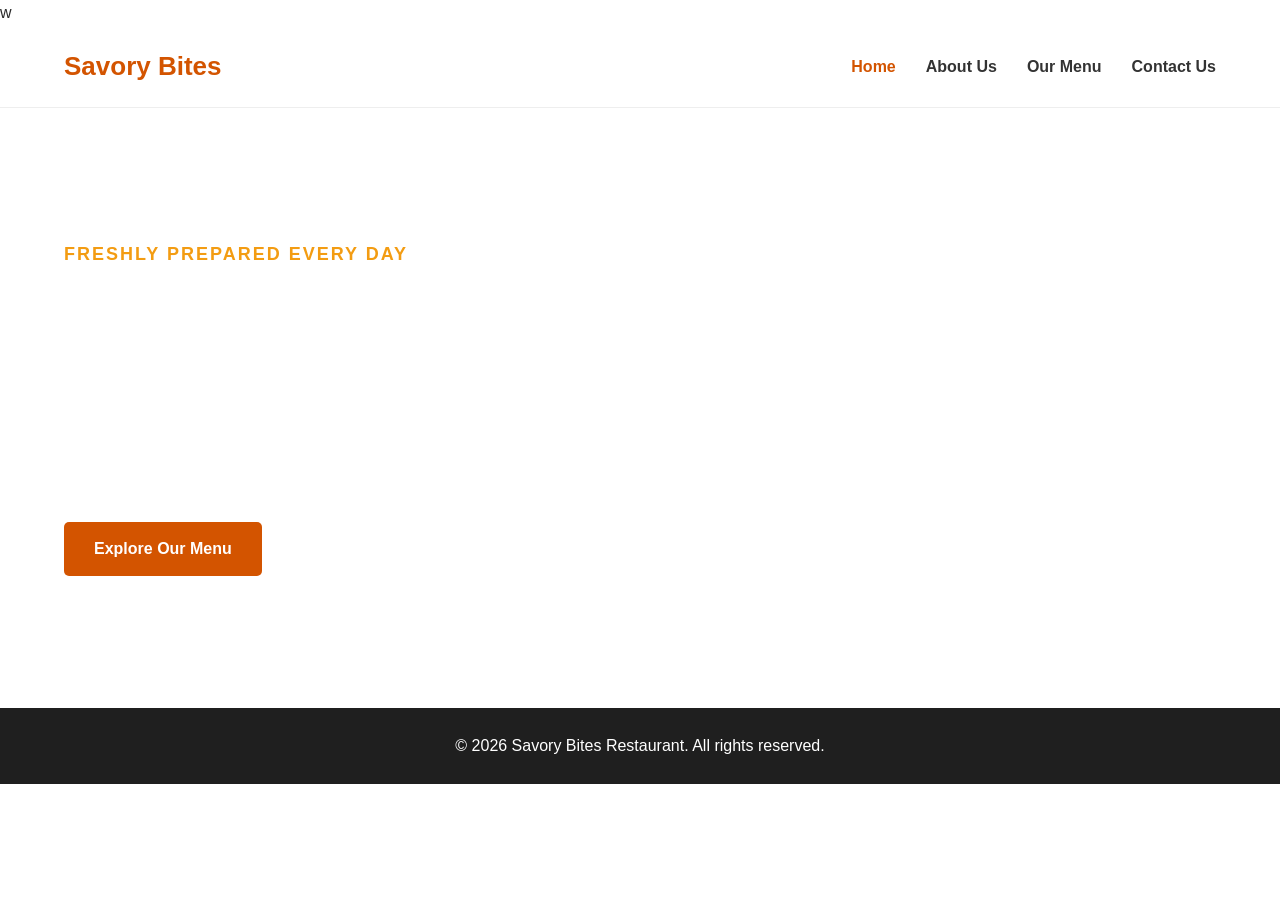
==== index.html @ bc0763bf "Add files via upload" ====
<!doctype html>
<html lang="en">
  <head>
    <meta charset="UTF-8" />
    <meta name="viewport" content="width=device-width, initial-scale=1.0" />

    <title>Savory Bites Restaurant | Home</title>

    <link rel="stylesheet" href="style.css" />
    <link rel="icon" href="restaurant.jpg" type="image">
  </head>
w
  <body>
    <header class="site-header">
      <div class="container navigation">
        <a href="index.html" class="logo">Savory Bites</a>

        <nav>
          <ul class="nav-links">
            <li><a href="index.html" class="active">Home</a></li>
            <li><a href="about.html">About Us</a></li>
            <li><a href="menu.html">Our Menu</a></li>
            <li><a href="contact.html">Contact Us</a></li>
          </ul>
        </nav>
      </div>
    </header>

    <main>
      <section class="hero">
        <div class="container hero-content">
          <p class="hero-label">Freshly prepared every day</p>

          <h1>Delicious Nigerian meals made with love</h1>

          <p>
            Enjoy freshly prepared local dishes, satisfying meals and warm
            hospitality in a comfortable environment.
          </p>

          <a href="menu.html" class="button">Explore Our Menu</a>
        </div>
      </section>
    </main>

    <footer class="site-footer">
      <div class="container">
        <p>&copy; 2026 Savory Bites Restaurant. All rights reserved.</p>
      </div>
    </footer>
  </body>
</html>
---- style.css ----
* {
  margin: 0;
  padding: 0;
  box-sizing: border-box;
}

body {
  font-family: Arial, Helvetica, sans-serif;
  color: #2b2b2b;
  background-color: #ffffff;
  line-height: 1.6;
}

.container {
  width: 90%;
  max-width: 1200px;
  margin: 0 auto;
}

.site-header {
  background-color: #ffffff;
  border-bottom: 1px solid #eeeeee;
  padding: 20px 0;
}

.navigation {
  display: flex;
  justify-content: space-between;
  align-items: center;
}

.logo {
  color: #d35400;
  font-size: 26px;
  font-weight: bold;
  text-decoration: none;
}

.nav-links {
  display: flex;
  gap: 30px;
  list-style: none;
}

.nav-links a {
  color: #333333;
  font-size: 16px;
  font-weight: bold;
  text-decoration: none;
}
.nav-links a:hover {
  color: #d35400;
}

.nav-links a.active {
  color: #d35400;
}

.hero {
  min-height: 600px;
  background-size: cover;
  background-position: center;
  background-repeat: no-repeat;

  display: flex;
  align-items: center;

  animation-name: changeheroimage;
  animation-duration: 60s;
  animation-iteration-count: infinite;
}

@keyframes changeheroimage {
  0% {
    background-image:
      linear-gradient(rgba(0, 0, 0, 0.65), rgba(0, 0, 0, 0.65)),
      url("hero-food 1.jpg");
  }

  33% {
    background-image:
      linear-gradient(rgba(0, 0, 0, 0.65), rgba(0, 0, 0, 0.65)),
      url("hero-food 2.jpg");
  }

  66% {
    background-image:
      linear-gradient(rgba(0, 0, 0, 0.65), rgba(0, 0, 0, 0.65)),
      url("hero-food 3.jpg");
  }

  100% {
    background-image:
      linear-gradient(rgba(0, 0, 0, 0.65), rgba(0, 0, 0, 0.65)),
      url("hero-food 1.jpg");
  }
}

.hero-content {
  color: #ffffff;
  padding-top: 80px;
  padding-bottom: 80px;
}

.hero-label {
  color: #f39c12;
  font-size: 18px;
  font-weight: bold;
  text-transform: uppercase;
  letter-spacing: 2px;
  margin-bottom: 15px;
}

.hero h1 {
  max-width: 700px;
  font-size: 58px;
  line-height: 1.1;
  margin-bottom: 20px;
}

.hero-content > p:not(.hero-label) {
  max-width: 600px;
  font-size: 19px;
  margin-bottom: 30px;
}

.button {
  display: inline-block;
  background-color: #d35400;
  color: #ffffff;
  padding: 14px 30px;
  border-radius: 5px;
  font-size: 16px;
  font-weight: bold;
  text-decoration: none;
  transition: background-color 0.3s ease;
}

.button:hover {
  background-color: #f39c12;
}

.site-footer {
  background-color: #1f1f1f;
  color: #ffffff;
  padding: 25px 0;
  text-align: center;
}
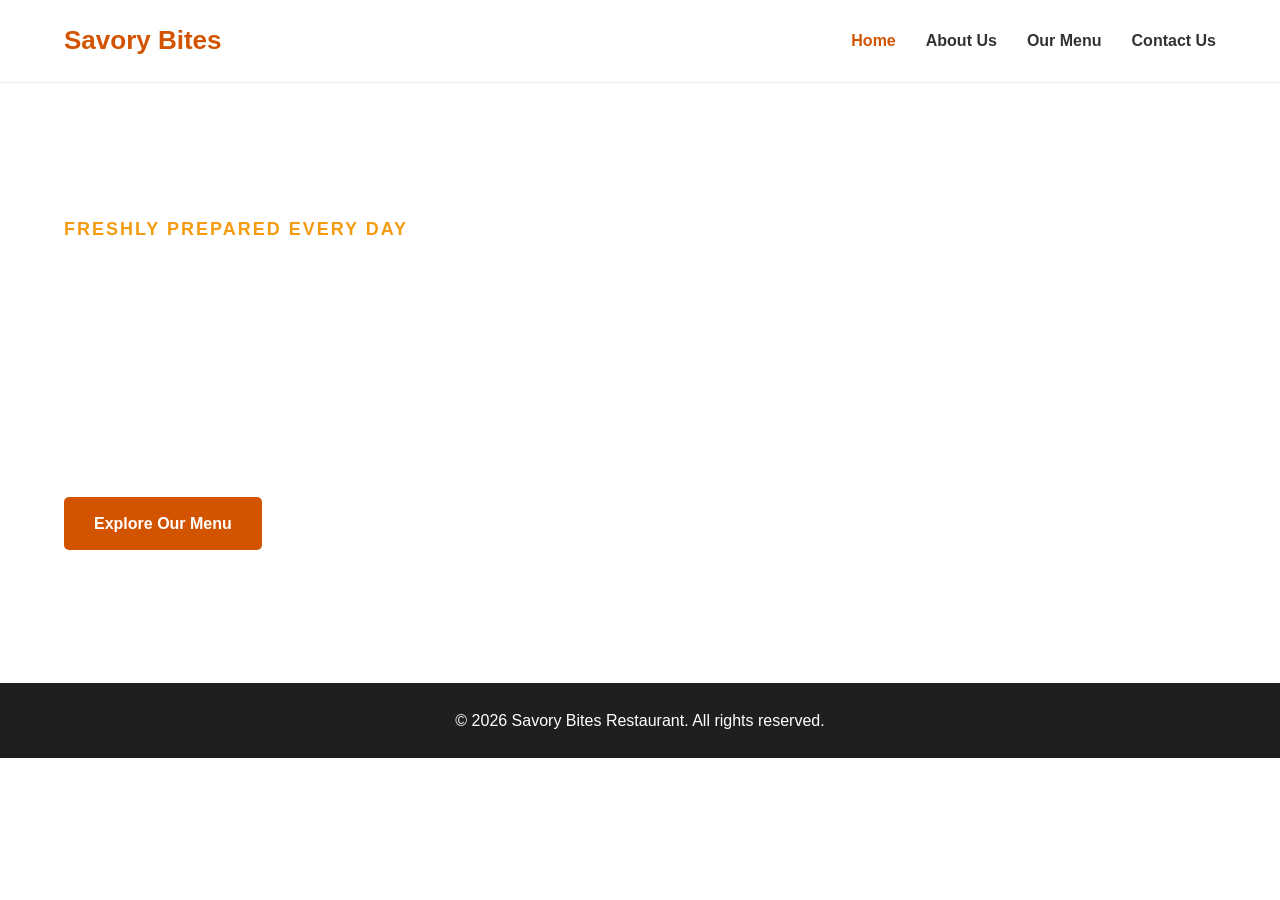
==== commit ac01e503: "Add files via upload" ====
--- a/index.html
+++ b/index.html
@@ -9,7 +9,7 @@
     <link rel="stylesheet" href="style.css" />
     <link rel="icon" href="restaurant.jpg" type="image">
   </head>
-w
+
   <body>
     <header class="site-header">
       <div class="container navigation">
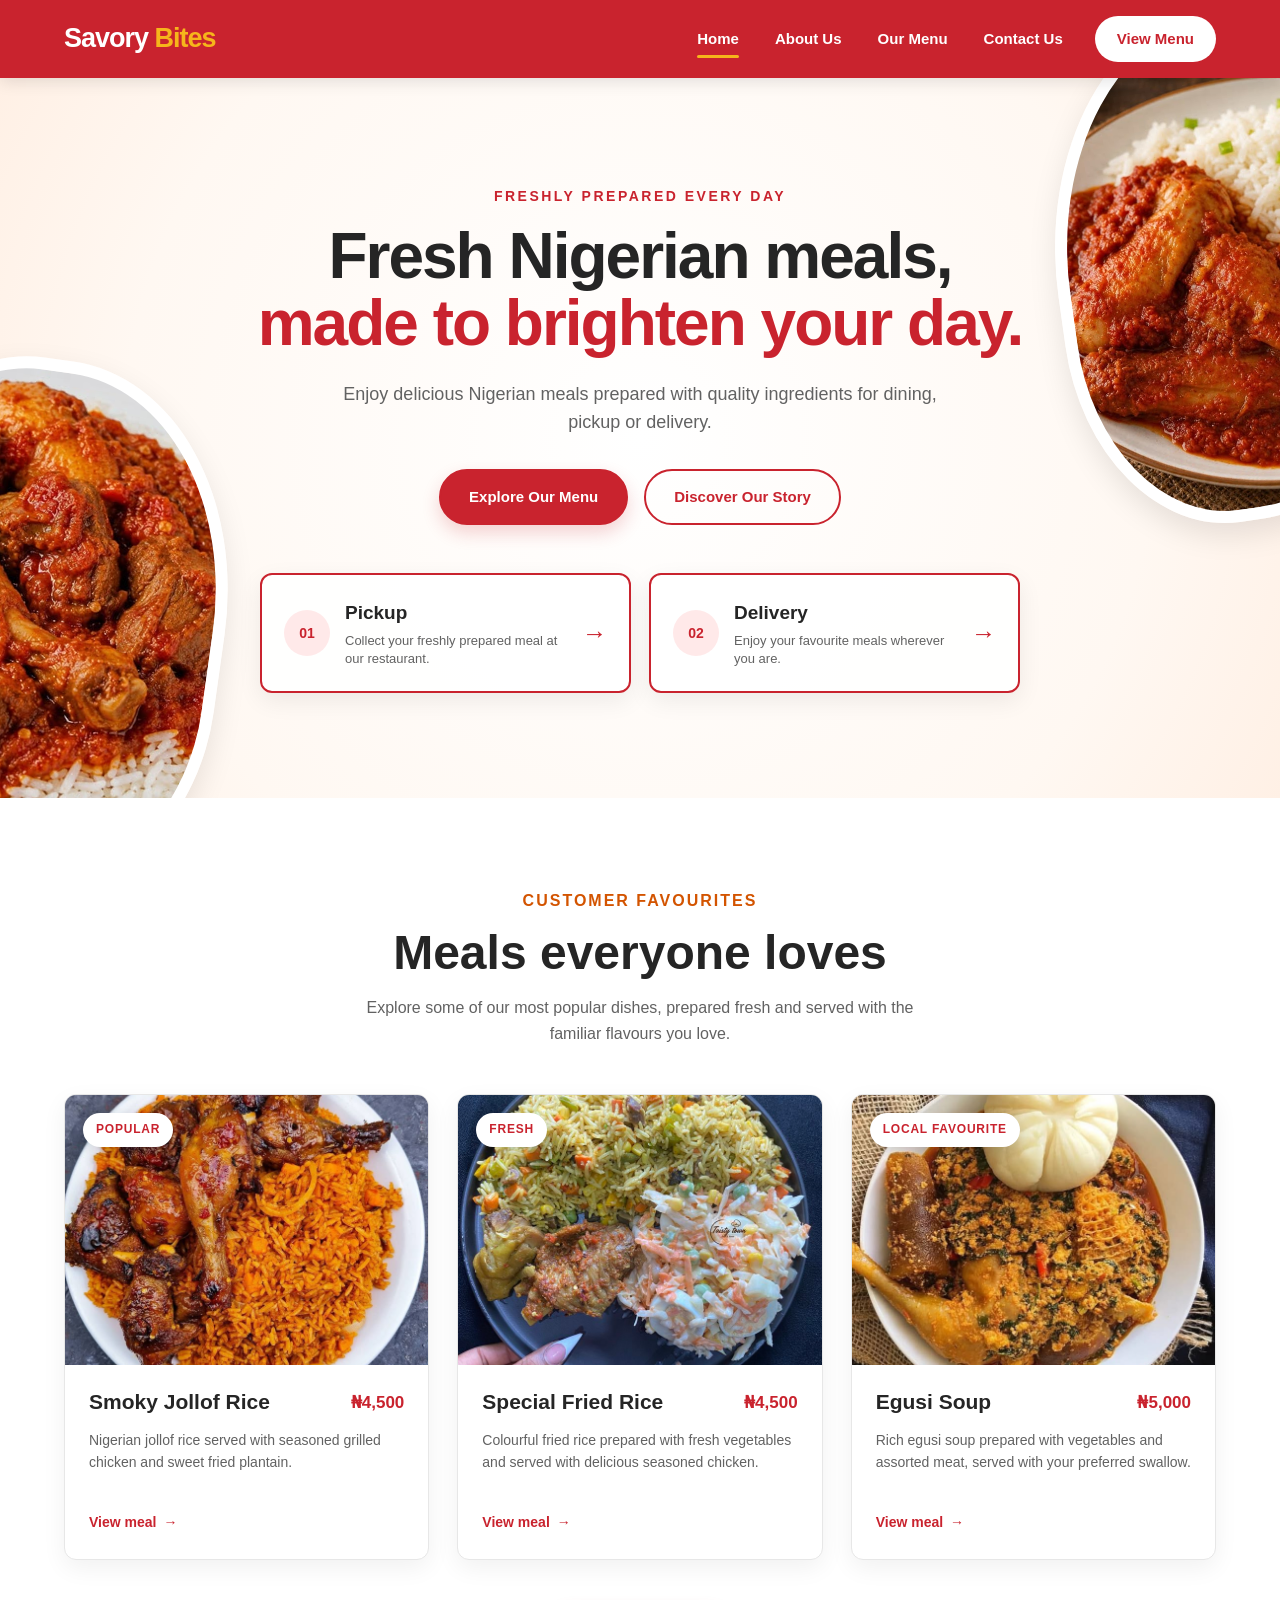
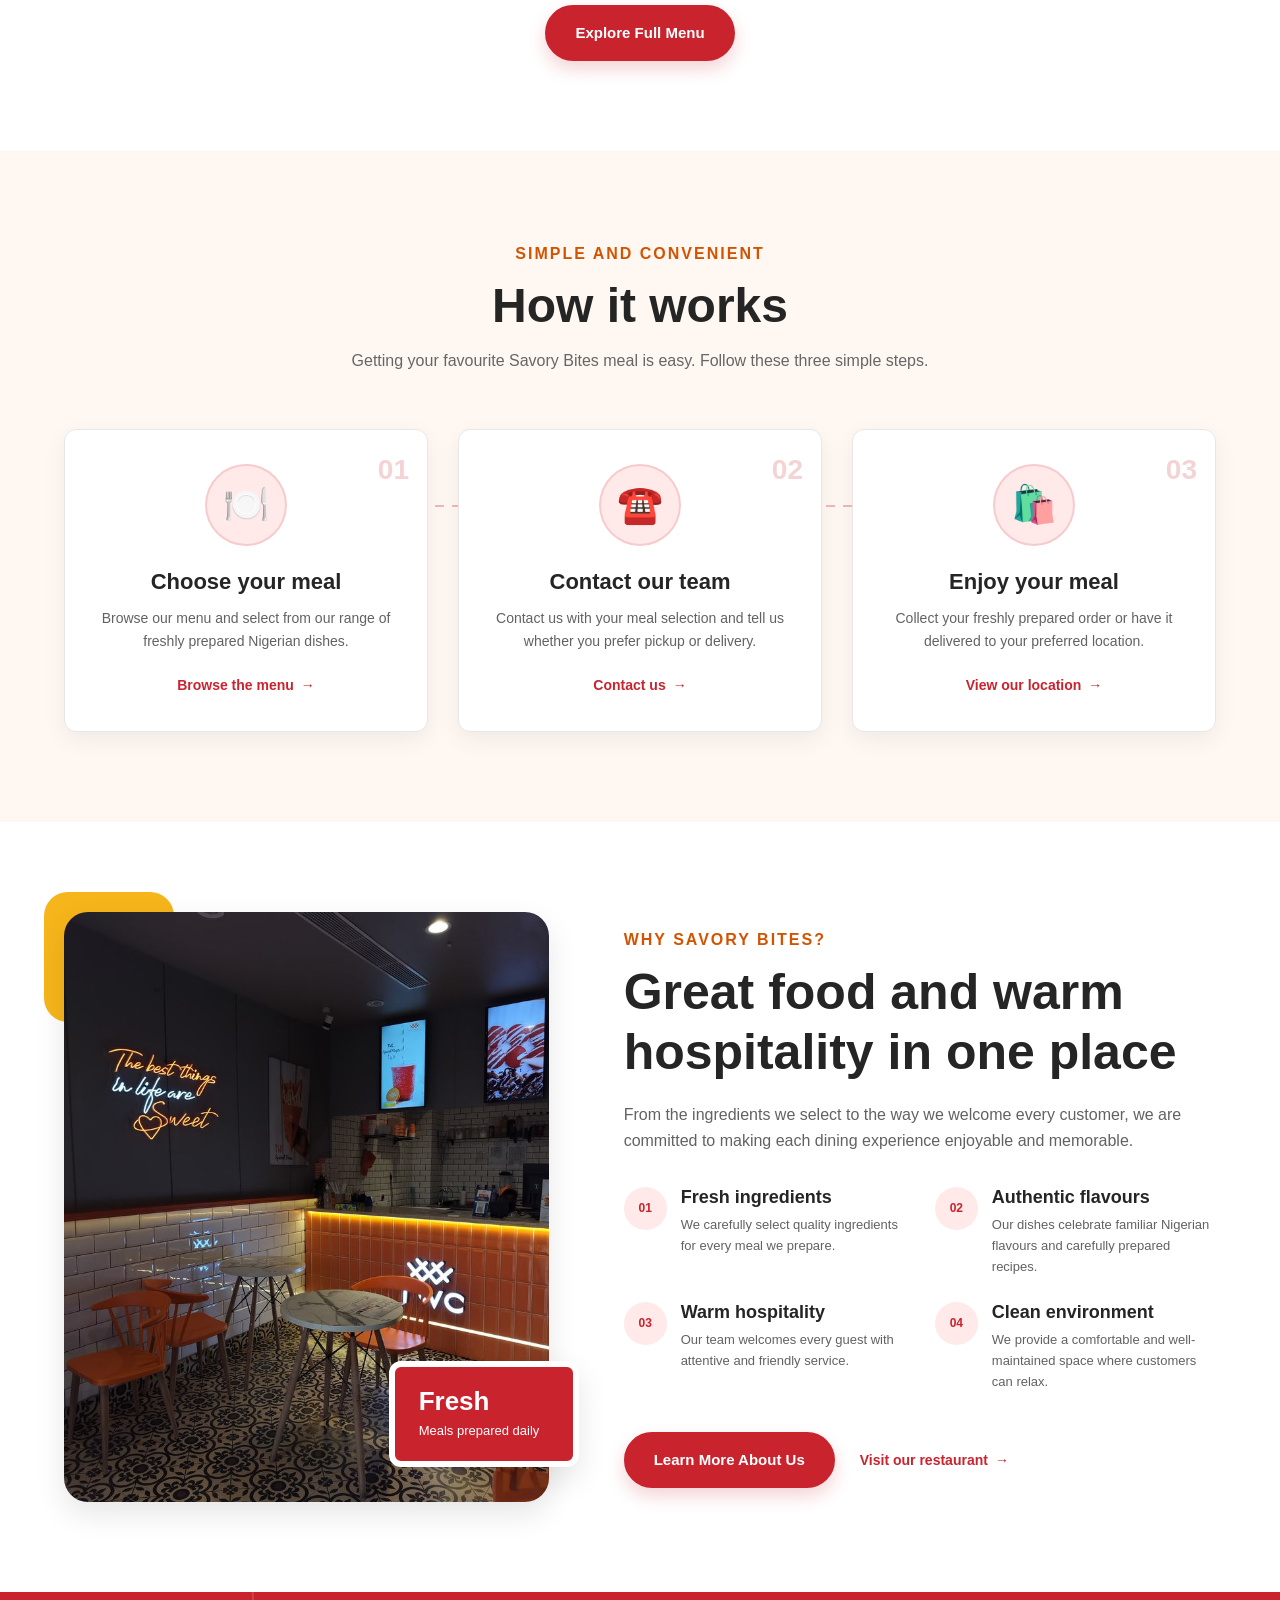
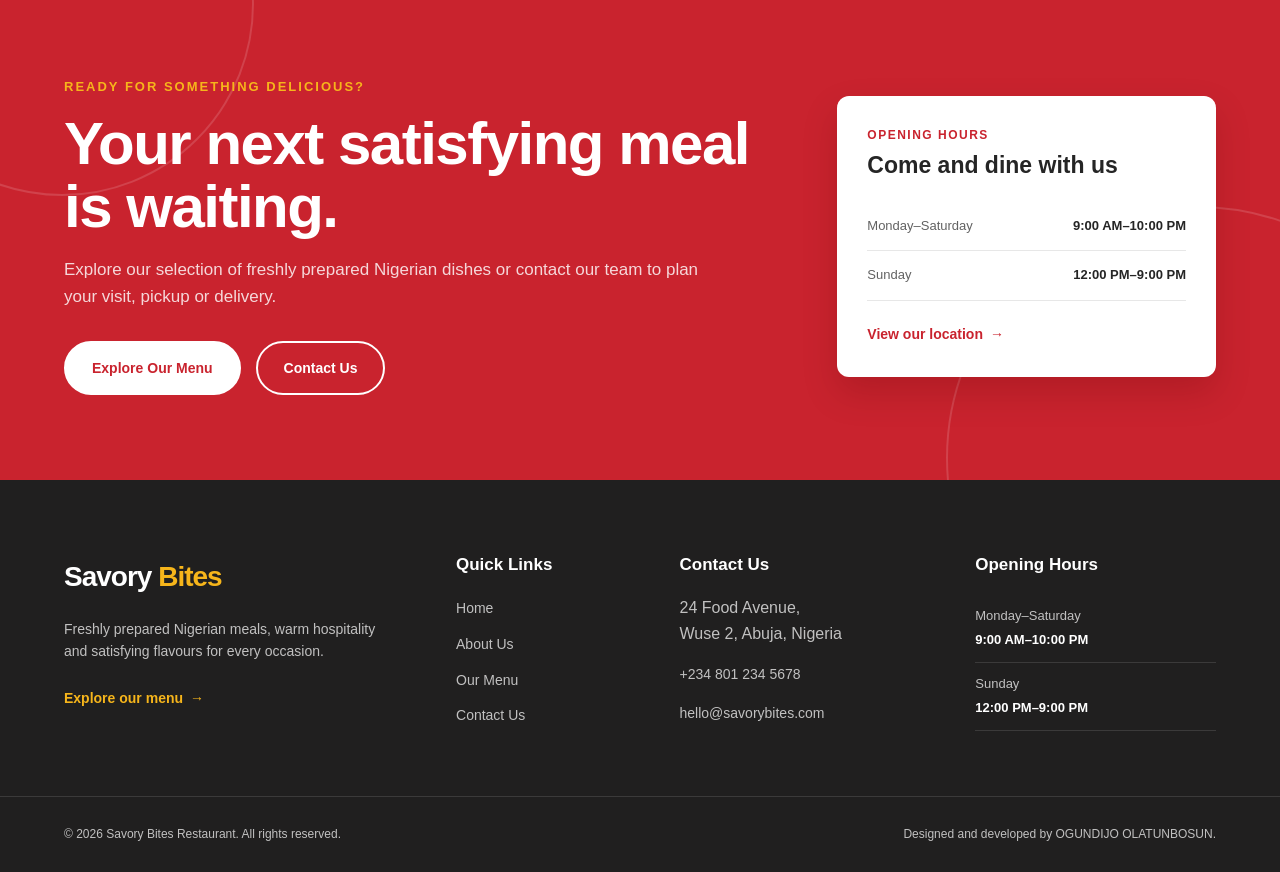
==== commit b904f727: "Add files via upload" ====
--- a/index.html
+++ b/index.html
@@ -3,49 +3,516 @@
   <head>
     <meta charset="UTF-8" />
     <meta name="viewport" content="width=device-width, initial-scale=1.0" />
-
-    <title>Savory Bites Restaurant | Home</title>
+    <meta
+      name="description"
+      content="Discover freshly prepared Nigerian meals at Savory Bites Restaurant. Explore our menu and contact us for pickup, delivery or dining."
+    />
+
+    <title>Savory Bites | Fresh Nigerian Meals in Abuja</title>
 
     <link rel="stylesheet" href="style.css" />
-    <link rel="icon" href="restaurant.jpg" type="image">
+    <link rel="icon" href="restaurant.jpg" type="image" />
   </head>
 
   <body>
+    <a href="#main-content" class="skip-link"> Skip to main content </a>
     <header class="site-header">
       <div class="container navigation">
-        <a href="index.html" class="logo">Savory Bites</a>
-
-        <nav>
+        <a href="index.html" class="logo" aria-label="Savory Bites home">
+          Savory <span>Bites</span>
+        </a>
+
+        <nav aria-label="Main navigation">
           <ul class="nav-links">
-            <li><a href="index.html" class="active">Home</a></li>
+            <li>
+              <a href="index.html" class="active" aria-current="page"> Home </a>
+            </li>
+
+            <li><a href="about.html">About Us</a></li>
+
+            <li><a href="menu.html">Our Menu</a></li>
+
+            <li><a href="contact.html">Contact Us</a></li>
+
+            <li>
+              <a href="menu.html" class="nav-button">View Menu</a>
+            </li>
+          </ul>
+        </nav>
+      </div>
+    </header>
+
+    <main id="main-content">
+      <section class="hero">
+        <!-- Decorative food pictures -->
+        <div class="hero-food hero-food-left" aria-hidden="true"></div>
+
+        <div class="hero-food hero-food-right" aria-hidden="true"></div>
+
+        <div class="container hero-content">
+          <p class="hero-label">Freshly prepared every day</p>
+
+          <h1>
+            Fresh Nigerian meals,
+            <span>made to brighten your day.</span>
+          </h1>
+
+          <p class="hero-description">
+            Enjoy delicious Nigerian meals prepared with quality ingredients for
+            dining, pickup or delivery.
+          </p>
+
+          <div class="hero-actions">
+            <a href="menu.html" class="button"> Explore Our Menu </a>
+
+            <a href="about.html" class="secondary-button">
+              Discover Our Story
+            </a>
+          </div>
+
+          <div class="service-options">
+            <a href="menu.html" class="service-card">
+              <span class="service-number">01</span>
+
+              <span class="service-text">
+                <strong>Pickup</strong>
+                <small
+                  >Collect your freshly prepared meal at our restaurant.</small
+                >
+              </span>
+
+              <span class="service-arrow" aria-hidden="true">&rarr;</span>
+            </a>
+
+            <a href="contact.html" class="service-card">
+              <span class="service-number">02</span>
+
+              <span class="service-text">
+                <strong>Delivery</strong>
+                <small>Enjoy your favourite meals wherever you are.</small>
+              </span>
+
+              <span class="service-arrow" aria-hidden="true">&rarr;</span>
+            </a>
+          </div>
+        </div>
+      </section>
+
+      <!-- Popular meals section -->
+      <section class="popular-meals">
+        <div class="container">
+          <div class="section-heading">
+            <p class="section-label">Customer favourites</p>
+
+            <h2>Meals everyone loves</h2>
+
+            <p class="section-description">
+              Explore some of our most popular dishes, prepared fresh and served
+              with the familiar flavours you love.
+            </p>
+          </div>
+
+          <div class="featured-meals-grid">
+            <!-- Meal 1 -->
+            <article class="featured-meal-card">
+              <div class="featured-meal-image">
+                <img
+                  src="jollof-rice..jpg"
+                  alt="Smoky Nigerian jollof rice served with grilled chicken"
+                  loading="lazy"
+                  decoding="async"
+                />
+
+                <span class="meal-badge">Popular</span>
+              </div>
+
+              <div class="featured-meal-content">
+                <div class="featured-meal-heading">
+                  <h3>Smoky Jollof Rice</h3>
+                  <span>₦4,500</span>
+                </div>
+
+                <p>
+                  Nigerian jollof rice served with seasoned grilled chicken and
+                  sweet fried plantain.
+                </p>
+
+                <a href="menu.html" class="meal-link">
+                  View meal <span aria-hidden="true">&rarr;</span>
+                </a>
+              </div>
+            </article>
+
+            <!-- Meal 2 -->
+            <article class="featured-meal-card">
+              <div class="featured-meal-image">
+                <img
+                  src="Fried rice 😋😋.jpg"
+                  alt="Nigerian fried rice served with seasoned chicken"
+                  loading="lazy"
+                  decoding="async"
+                />
+
+                <span class="meal-badge">Fresh</span>
+              </div>
+
+              <div class="featured-meal-content">
+                <div class="featured-meal-heading">
+                  <h3>Special Fried Rice</h3>
+                  <span>₦4,500</span>
+                </div>
+
+                <p>
+                  Colourful fried rice prepared with fresh vegetables and served
+                  with delicious seasoned chicken.
+                </p>
+
+                <a href="menu.html" class="meal-link">
+                  View meal <span aria-hidden="true">&rarr;</span>
+                </a>
+              </div>
+            </article>
+
+            <!-- Meal 3 -->
+            <article class="featured-meal-card">
+              <div class="featured-meal-image">
+                <img
+                  src="egusi-soup.jpg"
+                  alt="Rich Nigerian egusi soup served with assorted meat"
+                  loading="lazy"
+                  decoding="async"
+                />
+
+                <span class="meal-badge">Local favourite</span>
+              </div>
+
+              <div class="featured-meal-content">
+                <div class="featured-meal-heading">
+                  <h3>Egusi Soup</h3>
+                  <span>₦5,000</span>
+                </div>
+
+                <p>
+                  Rich egusi soup prepared with vegetables and assorted meat,
+                  served with your preferred swallow.
+                </p>
+
+                <a href="menu.html" class="meal-link">
+                  View meal <span aria-hidden="true">&rarr;</span>
+                </a>
+              </div>
+            </article>
+          </div>
+
+          <div class="popular-meals-action">
+            <a href="menu.html" class="button"> Explore Full Menu </a>
+          </div>
+        </div>
+      </section>
+
+      <!-- How it works section -->
+      <section class="how-it-works">
+        <div class="container">
+          <div class="section-heading">
+            <p class="section-label">Simple and convenient</p>
+
+            <h2>How it works</h2>
+
+            <p class="section-description">
+              Getting your favourite Savory Bites meal is easy. Follow these
+              three simple steps.
+            </p>
+          </div>
+
+          <ol class="steps-grid">
+            <!-- Step 1 -->
+            <li class="step-card">
+              <span class="step-number">01</span>
+
+              <div class="step-icon" aria-hidden="true">
+                <span>🍽️</span>
+              </div>
+
+              <h3>Choose your meal</h3>
+
+              <p>
+                Browse our menu and select from our range of freshly prepared
+                Nigerian dishes.
+              </p>
+
+              <a href="menu.html" class="step-link">
+                Browse the menu
+                <span aria-hidden="true">&rarr;</span>
+              </a>
+            </li>
+
+            <!-- Step 2 -->
+            <li class="step-card">
+              <span class="step-number">02</span>
+
+              <div class="step-icon" aria-hidden="true">
+                <span>☎️</span>
+              </div>
+
+              <h3>Contact our team</h3>
+
+              <p>
+                Contact us with your meal selection and tell us whether you
+                prefer pickup or delivery.
+              </p>
+
+              <a href="contact.html" class="step-link">
+                Contact us
+                <span aria-hidden="true">&rarr;</span>
+              </a>
+            </li>
+
+            <!-- Step 3 -->
+            <li class="step-card">
+              <span class="step-number">03</span>
+
+              <div class="step-icon" aria-hidden="true">
+                <span>🛍️</span>
+              </div>
+
+              <h3>Enjoy your meal</h3>
+
+              <p>
+                Collect your freshly prepared order or have it delivered to your
+                preferred location.
+              </p>
+
+              <a href="contact.html" class="step-link">
+                View our location
+                <span aria-hidden="true">&rarr;</span>
+              </a>
+            </li>
+          </ol>
+        </div>
+      </section>
+
+      <!-- Why choose Savory Bites -->
+      <section class="why-choose-us">
+        <div class="container why-choose-layout">
+          <!-- Restaurant photograph -->
+          <div class="why-choose-image">
+            <img
+              src="about-restaurant.jpg"
+              alt="Comfortable dining area inside Savory Bites Restaurant"
+            />
+
+            <div class="experience-card">
+              <strong>Fresh</strong>
+              <span>Meals prepared daily</span>
+            </div>
+          </div>
+
+          <!-- Section content -->
+          <div class="why-choose-content">
+            <p class="section-label">Why Savory Bites?</p>
+
+            <h2>Great food and warm hospitality in one place</h2>
+
+            <p class="why-choose-introduction">
+              From the ingredients we select to the way we welcome every
+              customer, we are committed to making each dining experience
+              enjoyable and memorable.
+            </p>
+
+            <div class="reasons-grid">
+              <!-- Reason 1 -->
+              <article class="reason-item">
+                <span class="reason-number">01</span>
+
+                <div>
+                  <h3>Fresh ingredients</h3>
+
+                  <p>
+                    We carefully select quality ingredients for every meal we
+                    prepare.
+                  </p>
+                </div>
+              </article>
+
+              <!-- Reason 2 -->
+              <article class="reason-item">
+                <span class="reason-number">02</span>
+
+                <div>
+                  <h3>Authentic flavours</h3>
+
+                  <p>
+                    Our dishes celebrate familiar Nigerian flavours and
+                    carefully prepared recipes.
+                  </p>
+                </div>
+              </article>
+
+              <!-- Reason 3 -->
+              <article class="reason-item">
+                <span class="reason-number">03</span>
+
+                <div>
+                  <h3>Warm hospitality</h3>
+
+                  <p>
+                    Our team welcomes every guest with attentive and friendly
+                    service.
+                  </p>
+                </div>
+              </article>
+
+              <!-- Reason 4 -->
+              <article class="reason-item">
+                <span class="reason-number">04</span>
+
+                <div>
+                  <h3>Clean environment</h3>
+
+                  <p>
+                    We provide a comfortable and well-maintained space where
+                    customers can relax.
+                  </p>
+                </div>
+              </article>
+            </div>
+
+            <div class="why-choose-actions">
+              <a href="about.html" class="button"> Learn More About Us </a>
+
+              <a href="contact.html" class="text-link">
+                Visit our restaurant
+                <span aria-hidden="true">&rarr;</span>
+              </a>
+            </div>
+          </div>
+        </div>
+      </section>
+
+      <!-- Final call-to-action section -->
+      <section class="home-cta">
+        <div class="container home-cta-layout">
+          <div class="home-cta-content">
+            <p class="cta-label">Ready for something delicious?</p>
+
+            <h2>Your next satisfying meal is waiting.</h2>
+
+            <p>
+              Explore our selection of freshly prepared Nigerian dishes or
+              contact our team to plan your visit, pickup or delivery.
+            </p>
+
+            <div class="home-cta-actions">
+              <a href="menu.html" class="cta-primary-button">
+                Explore Our Menu
+              </a>
+
+              <a href="contact.html" class="cta-secondary-button">
+                Contact Us
+              </a>
+            </div>
+          </div>
+
+          <aside class="opening-hours" aria-label="Restaurant opening hours">
+            <p class="opening-hours-label">Opening hours</p>
+
+            <h3>Come and dine with us</h3>
+
+            <div class="opening-time">
+              <span>Monday–Saturday</span>
+              <strong>9:00 AM–10:00 PM</strong>
+            </div>
+
+            <div class="opening-time">
+              <span>Sunday</span>
+              <strong>12:00 PM–9:00 PM</strong>
+            </div>
+
+            <a href="contact.html" class="location-link">
+              View our location
+              <span aria-hidden="true">&rarr;</span>
+            </a>
+          </aside>
+        </div>
+      </section>
+    </main>
+
+    <footer class="site-footer">
+      <div class="container footer-grid">
+        <!-- Restaurant information -->
+        <div class="footer-brand">
+          <a href="index.html" class="footer-logo">
+            Savory <span>Bites</span>
+          </a>
+
+          <p>
+            Freshly prepared Nigerian meals, warm hospitality and satisfying
+            flavours for every occasion.
+          </p>
+
+          <a href="menu.html" class="footer-menu-link">
+            Explore our menu
+            <span aria-hidden="true">&rarr;</span>
+          </a>
+        </div>
+
+        <!-- Quick links -->
+        <nav class="footer-column" aria-label="Footer navigation">
+          <h2>Quick Links</h2>
+
+          <ul class="footer-links">
+            <li><a href="index.html">Home</a></li>
             <li><a href="about.html">About Us</a></li>
             <li><a href="menu.html">Our Menu</a></li>
             <li><a href="contact.html">Contact Us</a></li>
           </ul>
         </nav>
+
+        <!-- Contact details -->
+        <div class="footer-column">
+          <h2>Contact Us</h2>
+
+          <address class="footer-contact">
+            <p>
+              24 Food Avenue,<br />
+              Wuse 2, Abuja, Nigeria
+            </p>
+
+            <p>
+              <a href="tel:+2348012345678"> +234 801 234 5678 </a>
+            </p>
+
+            <p>
+              <a href="mailto:hello@savorybites.com"> hello@savorybites.com </a>
+            </p>
+          </address>
+        </div>
+
+        <!-- Opening hours -->
+        <div class="footer-column">
+          <h2>Opening Hours</h2>
+
+          <div class="footer-hours">
+            <p>
+              <span>Monday–Saturday</span>
+              <strong>9:00 AM–10:00 PM</strong>
+            </p>
+
+            <p>
+              <span>Sunday</span>
+              <strong>12:00 PM–9:00 PM</strong>
+            </p>
+          </div>
+        </div>
       </div>
-    </header>
-
-    <main>
-      <section class="hero">
-        <div class="container hero-content">
-          <p class="hero-label">Freshly prepared every day</p>
-
-          <h1>Delicious Nigerian meals made with love</h1>
-
-          <p>
-            Enjoy freshly prepared local dishes, satisfying meals and warm
-            hospitality in a comfortable environment.
-          </p>
-
-          <a href="menu.html" class="button">Explore Our Menu</a>
-        </div>
-      </section>
-    </main>
-
-    <footer class="site-footer">
-      <div class="container">
-        <p>&copy; 2026 Savory Bites Restaurant. All rights reserved.</p>
+
+      <!-- Bottom footer -->
+      <div class="footer-bottom">
+        <div class="container footer-bottom-content">
+          <p>&copy; 2026 Savory Bites Restaurant. All rights reserved.</p>
+
+          <p>Designed and developed by OGUNDIJO OLATUNBOSUN.</p>
+        </div>
       </div>
     </footer>
   </body>
--- a/style.css
+++ b/style.css
@@ -1,3 +1,28 @@
+:root {
+  --primary-color: #c9232e;
+  --primary-dark: #a71923;
+  --accent-color: #f6b51b;
+
+  --heading-color: #252525;
+  --text-color: #626262;
+
+  --white: #ffffff;
+  --light-background: #fff8f2;
+  --border-color: #e7e7e7;
+  --footer-color: #201f1f;
+
+  --small-radius: 6px;
+  --medium-radius: 12px;
+  --large-radius: 24px;
+
+  --section-spacing: 90px;
+  --shadow: 0 12px 30px rgba(0, 0, 0, 0.1);
+}
+
+html {
+  scroll-behavior: smooth;
+}
+
 * {
   margin: 0;
   padding: 0;
@@ -5,10 +30,50 @@
 }
 
 body {
-  font-family: Arial, Helvetica, sans-serif;
-  color: #2b2b2b;
-  background-color: #ffffff;
+  font-family: "Segoe UI", Arial, Helvetica, sans-serif;
+  color: var(--text-color);
+  background-color: var(--white);
   line-height: 1.6;
+}
+
+h1,
+h2,
+h3 {
+  color: var(--heading-color);
+  line-height: 1.2;
+}
+
+img {
+  max-width: 100%;
+}
+
+a {
+  transition:
+    color 0.25s ease,
+    background-color 0.25s ease,
+    border-color 0.25s ease,
+    transform 0.25s ease;
+}
+
+.skip-link {
+  position: fixed;
+  z-index: 1000;
+  top: 12px;
+  left: 12px;
+  padding: 10px 16px;
+  color: var(--white);
+  background-color: var(--primary-dark);
+  border-radius: var(--small-radius);
+  font-weight: 700;
+  text-decoration: none;
+  transform: translateY(-200%);
+}
+
+.skip-link:focus,
+.skip-link:focus-visible {
+  transform: translateY(0);
+  outline: 3px solid var(--accent-color);
+  outline-offset: 3px;
 }
 
 .container {
@@ -17,132 +82,4172 @@
   margin: 0 auto;
 }
 
+/* ========================================
+   HEADER AND NAVIGATION
+======================================== */
+
 .site-header {
-  background-color: #ffffff;
-  border-bottom: 1px solid #eeeeee;
-  padding: 20px 0;
+  position: relative;
+  z-index: 100;
+  background-color: var(--primary-color);
+  box-shadow: 0 3px 16px rgba(0, 0, 0, 0.12);
 }
 
 .navigation {
+  min-height: 78px;
   display: flex;
   justify-content: space-between;
   align-items: center;
+  gap: 35px;
 }
 
 .logo {
-  color: #d35400;
-  font-size: 26px;
-  font-weight: bold;
+  color: var(--white);
+  font-size: 27px;
+  font-weight: 800;
+  letter-spacing: -1px;
   text-decoration: none;
+  white-space: nowrap;
+}
+
+.logo span {
+  color: var(--accent-color);
 }
 
 .nav-links {
   display: flex;
+  align-items: center;
+  gap: 8px;
+  list-style: none;
+}
+
+.nav-links a {
+  position: relative;
+  display: block;
+  color: var(--white);
+  padding: 10px 14px;
+  font-size: 15px;
+  font-weight: 600;
+  text-decoration: none;
+  border-radius: var(--small-radius);
+}
+
+.nav-links a:not(.nav-button):hover {
+  color: var(--accent-color);
+}
+
+.nav-links a.active {
+  color: var(--white);
+}
+
+.nav-links a.active::after {
+  content: "";
+  position: absolute;
+  right: 14px;
+  bottom: 3px;
+  left: 14px;
+  height: 3px;
+  background-color: var(--accent-color);
+  border-radius: 10px;
+}
+
+.nav-links .nav-button {
+  margin-left: 10px;
+  padding: 11px 22px;
+  color: var(--primary-color);
+  background-color: var(--white);
+  border-radius: 999px;
+}
+
+.nav-links .nav-button:hover {
+  color: var(--primary-dark);
+  background-color: var(--accent-color);
+  transform: translateY(-2px);
+}
+
+/* Visible keyboard navigation */
+.logo:focus-visible,
+.nav-links a:focus-visible,
+.button:focus-visible {
+  outline: 3px solid var(--accent-color);
+  outline-offset: 4px;
+}
+
+/* ========================================
+   HOME PAGE HERO
+======================================== */
+
+.hero {
+  position: relative;
+  min-height: 720px;
+  display: flex;
+  align-items: center;
+  overflow: hidden;
+  background: radial-gradient(
+    circle at center,
+    #ffffff 0%,
+    var(--light-background) 70%,
+    #fff0e5 100%
+  );
+}
+
+/* Decorative food photographs */
+.hero-food {
+  position: absolute;
+  z-index: 1;
+  width: 390px;
+  height: 520px;
+  background-size: cover;
+  background-position: center;
+  border: 12px solid var(--white);
+  box-shadow: var(--shadow);
+}
+
+.hero-food-left {
+  left: -165px;
+  bottom: -80px;
+  background-image: url("hero-food1.jpg");
+  border-radius: 48% 52% 40% 60%;
+  transform: rotate(8deg);
+}
+
+.hero-food-right {
+  top: -80px;
+  right: -165px;
+  background-image: url("hero-food2.jpg");
+  border-radius: 55% 45% 60% 40%;
+  transform: rotate(-8deg);
+}
+
+/* Keeps the words above the food photographs */
+.hero-content {
+  position: relative;
+  z-index: 2;
+  max-width: 850px;
+  padding-top: 90px;
+  padding-bottom: 90px;
+  text-align: center;
+}
+
+.hero-label {
+  display: inline-block;
+  margin-bottom: 16px;
+  color: var(--primary-color);
+  font-size: 14px;
+  font-weight: 800;
+  text-transform: uppercase;
+  letter-spacing: 2.5px;
+}
+
+.hero h1 {
+  max-width: 780px;
+  margin: 0 auto 22px;
+  color: var(--heading-color);
+  font-size: clamp(44px, 5vw, 72px);
+  line-height: 1.05;
+  letter-spacing: -2px;
+}
+
+.hero h1 span {
+  color: var(--primary-color);
+}
+
+.hero-description {
+  max-width: 620px;
+  margin: 0 auto 32px;
+  color: var(--text-color);
+  font-size: 18px;
+}
+
+/* Hero buttons */
+.hero-actions {
+  display: flex;
+  justify-content: center;
+  align-items: center;
+  gap: 16px;
+  margin-bottom: 48px;
+}
+
+.button {
+  display: inline-block;
+  padding: 14px 28px;
+  color: var(--white);
+  background-color: var(--primary-color);
+  border: 2px solid var(--primary-color);
+  border-radius: 999px;
+  font-size: 15px;
+  font-weight: 700;
+  text-decoration: none;
+  box-shadow: 0 8px 18px rgba(201, 35, 46, 0.2);
+}
+
+.button:hover {
+  color: var(--white);
+  background-color: var(--primary-dark);
+  border-color: var(--primary-dark);
+  transform: translateY(-2px);
+}
+
+.secondary-button {
+  display: inline-block;
+  padding: 14px 28px;
+  color: var(--primary-color);
+  background-color: transparent;
+  border: 2px solid var(--primary-color);
+  border-radius: 999px;
+  font-size: 15px;
+  font-weight: 700;
+  text-decoration: none;
+}
+
+.secondary-button:hover {
+  color: var(--white);
+  background-color: var(--primary-color);
+  transform: translateY(-2px);
+}
+
+/* Pickup and delivery cards */
+.service-options {
+  max-width: 760px;
+  margin: 0 auto;
+  display: grid;
+  grid-template-columns: repeat(2, 1fr);
+  gap: 18px;
+}
+
+.service-card {
+  display: flex;
+  align-items: center;
+  gap: 15px;
+  min-height: 120px;
+  padding: 22px;
+  color: var(--heading-color);
+  background-color: rgba(255, 255, 255, 0.94);
+  border: 2px solid var(--primary-color);
+  border-radius: var(--medium-radius);
+  text-align: left;
+  text-decoration: none;
+  box-shadow: 0 8px 24px rgba(0, 0, 0, 0.07);
+}
+
+.service-number {
+  display: grid;
+  flex-shrink: 0;
+  width: 46px;
+  height: 46px;
+  place-items: center;
+  color: var(--primary-color);
+  background-color: #ffe9e9;
+  border-radius: 50%;
+  font-size: 14px;
+  font-weight: 800;
+}
+
+.service-text {
+  display: flex;
+  flex: 1;
+  flex-direction: column;
+}
+
+.service-text strong {
+  color: var(--heading-color);
+  font-size: 19px;
+}
+
+.service-text small {
+  margin-top: 3px;
+  color: var(--text-color);
+  font-size: 13px;
+  line-height: 1.4;
+}
+
+.service-arrow {
+  color: var(--primary-color);
+  font-size: 25px;
+  font-weight: bold;
+}
+
+.service-card:hover {
+  background-color: var(--primary-color);
+  transform: translateY(-5px);
+}
+
+.service-card:hover .service-number {
+  color: var(--primary-color);
+  background-color: var(--white);
+}
+
+.service-card:hover strong,
+.service-card:hover small,
+.service-card:hover .service-arrow {
+  color: var(--white);
+}
+
+/* ========================================
+   WEBSITE FOOTER
+======================================== */
+
+.site-footer {
+  color: rgba(255, 255, 255, 0.72);
+  background-color: var(--footer-color);
+}
+
+.footer-grid {
+  display: grid;
+  grid-template-columns: 1.4fr 0.7fr 1fr 1fr;
+  gap: 55px;
+  padding-top: 75px;
+  padding-bottom: 65px;
+}
+
+/* Footer brand */
+.footer-logo {
+  display: inline-block;
+  margin-bottom: 18px;
+  color: var(--white);
+  font-size: 28px;
+  font-weight: 900;
+  letter-spacing: -1px;
+  text-decoration: none;
+}
+
+.footer-logo span {
+  color: var(--accent-color);
+}
+
+.footer-brand > p {
+  max-width: 330px;
+  margin-bottom: 22px;
+  font-size: 14px;
+}
+
+.footer-menu-link {
+  display: inline-flex;
+  align-items: center;
+  gap: 7px;
+  color: var(--accent-color);
+  font-size: 14px;
+  font-weight: 800;
+  text-decoration: none;
+}
+
+.footer-menu-link:hover {
+  color: var(--white);
+  gap: 11px;
+}
+
+/* Footer columns */
+.footer-column h2 {
+  margin-bottom: 20px;
+  color: var(--white);
+  font-size: 17px;
+}
+
+.footer-links {
+  list-style: none;
+}
+
+.footer-links li:not(:last-child) {
+  margin-bottom: 10px;
+}
+
+.footer-links a,
+.footer-contact a {
+  color: rgba(255, 255, 255, 0.72);
+  font-size: 14px;
+  text-decoration: none;
+}
+
+.footer-links a:hover,
+.footer-contact a:hover {
+  color: var(--accent-color);
+}
+
+/* Contact information */
+.footer-contact {
+  font-style: normal;
+}
+
+.footer-contact p:not(:last-child) {
+  margin-bottom: 14px;
+}
+
+/* Opening hours */
+.footer-hours p {
+  padding: 11px 0;
+  border-bottom: 1px solid rgba(255, 255, 255, 0.12);
+}
+
+.footer-hours span,
+.footer-hours strong {
+  display: block;
+}
+
+.footer-hours span {
+  margin-bottom: 3px;
+  font-size: 13px;
+}
+
+.footer-hours strong {
+  color: var(--white);
+  font-size: 13px;
+}
+
+/* Footer bottom */
+.footer-bottom {
+  border-top: 1px solid rgba(255, 255, 255, 0.12);
+}
+
+.footer-bottom-content {
+  min-height: 75px;
+  display: flex;
+  justify-content: space-between;
+  align-items: center;
+  gap: 25px;
+}
+
+.footer-bottom p {
+  font-size: 12px;
+}
+
+/* Footer keyboard focus */
+.footer-logo:focus-visible,
+.footer-links a:focus-visible,
+.footer-contact a:focus-visible,
+.footer-menu-link:focus-visible {
+  outline: 3px solid var(--accent-color);
+  outline-offset: 4px;
+}
+
+.page-banner {
+  background-color: #2b2b2b;
+  color: #ffffff;
+  padding: 80px 0;
+  text-align: center;
+}
+
+.page-banner h1 {
+  font-size: 46px;
+  margin-bottom: 10px;
+}
+
+.page-banner p {
+  color: #dddddd;
+  font-size: 18px;
+}
+
+.about-section {
+  padding: 90px 0;
+}
+
+.about-layout {
+  display: flex;
+  align-items: center;
+  gap: 60px;
+}
+
+.about-image,
+.about-content {
+  width: 50%;
+}
+
+.about-image img {
+  display: block;
+  width: 100%;
+  height: 450px;
+  object-fit: cover;
+  border-radius: 10px;
+}
+
+.section-label {
+  color: #d35400;
+  font-weight: bold;
+  text-transform: uppercase;
+  letter-spacing: 2px;
+  margin-bottom: 10px;
+}
+
+.about-content h2 {
+  font-size: 40px;
+  line-height: 1.2;
+  margin-bottom: 20px;
+}
+
+.about-content p {
+  margin-bottom: 18px;
+}
+
+/* CORE VALUES */
+
+.values-section {
+  padding: 110px 0;
+  background-color: var(--white);
+}
+
+.values-heading {
+  display: grid;
+  grid-template-columns: 1.2fr 0.8fr;
+  align-items: end;
+  gap: 60px;
+  margin-bottom: 55px;
+}
+
+.values-heading h2 {
+  max-width: 700px;
+  margin-top: 8px;
+  font-size: 48px;
+  line-height: 1.15;
+  color: var(--heading-color);
+}
+
+.values-heading-text {
+  max-width: 480px;
+  padding-left: 25px;
+  border-left: 3px solid var(--accent-color);
+  color: var(--text-color);
+  line-height: 1.8;
+}
+
+.values-grid {
+  display: grid;
+  grid-template-columns: repeat(3, 1fr);
+  gap: 25px;
+}
+
+.value-card {
+  position: relative;
+  min-height: 360px;
+  padding: 45px 35px;
+  overflow: hidden;
+  background-color: var(--light-background);
+  border: 1px solid rgba(0, 0, 0, 0.07);
+  border-radius: var(--medium-radius);
+  transition:
+    transform 0.3s ease,
+    box-shadow 0.3s ease;
+}
+
+.value-card:hover {
+  transform: translateY(-8px);
+  box-shadow: var(--box-shadow);
+}
+
+.value-card-featured {
+  color: var(--white);
+  background: linear-gradient(
+    145deg,
+    var(--primary-color),
+    var(--primary-dark)
+  );
+  border-color: transparent;
+}
+
+.value-number {
+  position: absolute;
+  top: 25px;
+  right: 28px;
+  color: var(--heading-color);
+  font-size: 55px;
+  font-weight: 800;
+  line-height: 1;
+  opacity: 0.08;
+}
+
+.value-card-featured .value-number {
+  color: var(--white);
+  opacity: 0.12;
+}
+
+.value-icon {
+  display: grid;
+  width: 62px;
+  height: 62px;
+  margin-bottom: 35px;
+  place-items: center;
+  color: var(--white);
+  background-color: var(--primary-color);
+  border-radius: 18px;
+  font-size: 25px;
+}
+
+.value-card-featured .value-icon {
+  color: var(--primary-dark);
+  background-color: var(--accent-color);
+}
+
+.value-card h3 {
+  margin-bottom: 15px;
+  color: var(--heading-color);
+  font-size: 28px;
+}
+
+.value-card-featured h3 {
+  color: var(--white);
+}
+
+.value-card p {
+  color: var(--text-color);
+  line-height: 1.8;
+}
+
+.value-card-featured p {
+  color: rgba(255, 255, 255, 0.85);
+}
+
+.value-line {
+  position: absolute;
+  right: 35px;
+  bottom: 30px;
+  left: 35px;
+  height: 3px;
+  background-color: var(--accent-color);
+  transform: scaleX(0.25);
+  transform-origin: left;
+  transition: transform 0.3s ease;
+}
+
+.value-card:hover .value-line {
+  transform: scaleX(1);
+}
+
+
+.section-heading {
+  text-align: center;
+  margin-bottom: 40px;
+}
+
+.section-heading h2 {
+  font-size: 38px;
+}
+
+
+
+/* Menu section */
+
+.section-description {
+  max-width: 600px;
+  margin: 12px auto 0;
+  color: #666666;
+}
+
+/* MENU MEALS SECTION */
+
+.menu-section {
+  padding: 110px 0;
+  background-color: var(--light-background);
+  scroll-margin-top: 90px;
+}
+
+.menu-section-heading {
+  display: grid;
+  grid-template-columns: 1.1fr 0.9fr;
+  align-items: end;
+  gap: 70px;
+  margin-bottom: 55px;
+}
+
+.menu-section-heading h2 {
+  margin-top: 8px;
+  color: var(--heading-color);
+  font-size: 48px;
+  line-height: 1.15;
+}
+
+.menu-section-description {
+  max-width: 520px;
+  padding-left: 25px;
+  color: var(--text-color);
+  border-left: 3px solid var(--accent-color);
+  line-height: 1.8;
+}
+
+.menu-grid {
+  display: grid;
+  grid-template-columns: repeat(3, 1fr);
+  gap: 28px;
+}
+
+.menu-card {
+  overflow: hidden;
+  background-color: var(--white);
+  border: 1px solid rgba(0, 0, 0, 0.07);
+  border-radius: var(--medium-radius);
+  box-shadow: 0 12px 35px rgba(40, 20, 20, 0.07);
+  transition:
+    transform 0.3s ease,
+    box-shadow 0.3s ease;
+}
+
+.menu-card:hover {
+  transform: translateY(-8px);
+  box-shadow: 0 22px 45px rgba(40, 20, 20, 0.14);
+}
+
+.menu-card-image {
+  position: relative;
+  height: 270px;
+  overflow: hidden;
+}
+
+.menu-card-image img {
+  width: 100%;
+  height: 100%;
+  object-fit: cover;
+  transition: transform 0.5s ease;
+}
+
+.menu-card:hover .menu-card-image img {
+  transform: scale(1.06);
+}
+
+.meal-badge {
+  position: absolute;
+  top: 18px;
+  left: 18px;
+  padding: 8px 13px;
+  color: var(--white);
+  background-color: var(--primary-color);
+  border-radius: 50px;
+  font-size: 11px;
+  font-weight: 800;
+  letter-spacing: 0.8px;
+  text-transform: uppercase;
+}
+
+.meal-badge-yellow {
+  color: var(--primary-dark);
+  background-color: var(--accent-color);
+}
+
+.menu-card-content {
+  padding: 30px;
+}
+
+.meal-category {
+  margin-bottom: 10px;
+  color: var(--primary-color);
+  font-size: 12px;
+  font-weight: 800;
+  letter-spacing: 1.4px;
+  text-transform: uppercase;
+}
+
+.meal-heading {
+  display: flex;
+  align-items: flex-start;
+  justify-content: space-between;
+  gap: 18px;
+  margin-bottom: 15px;
+}
+
+.meal-heading h3 {
+  color: var(--heading-color);
+  font-size: 24px;
+  line-height: 1.25;
+}
+
+.price {
+  flex-shrink: 0;
+  padding: 6px 10px;
+  color: var(--primary-color);
+  background-color: rgba(177, 8, 19, 0.08);
+  border-radius: 6px;
+  font-size: 15px;
+  font-weight: 800;
+}
+
+.menu-card-content > p:not(.meal-category) {
+  min-height: 84px;
+  color: var(--text-color);
+  line-height: 1.7;
+}
+
+.meal-link {
+  display: inline-flex;
+  align-items: center;
+  gap: 9px;
+  margin-top: 20px;
+  color: var(--primary-color);
+  font-size: 14px;
+  font-weight: 800;
+}
+
+.meal-link span {
+  transition: transform 0.3s ease;
+}
+
+.meal-link:hover {
+  color: var(--primary-dark);
+}
+
+.meal-link:hover span {
+  transform: translateX(5px);
+}
+ 
+
+/* CONTACT INFORMATION AND FORM */
+
+.contact-section {
+  padding: 110px 0;
+  background-color: var(--light-background);
+  scroll-margin-top: 90px;
+}
+
+.contact-section-heading {
+  display: grid;
+  grid-template-columns: 1.1fr 0.9fr;
+  align-items: end;
+  gap: 70px;
+  margin-bottom: 55px;
+}
+
+.contact-section-heading h2 {
+  max-width: 680px;
+  margin-top: 8px;
+  color: var(--heading-color);
+  font-size: 48px;
+  line-height: 1.15;
+}
+
+.contact-section-heading > p {
+  max-width: 520px;
+  padding-left: 25px;
+  color: var(--text-color);
+  border-left: 3px solid var(--accent-color);
+  line-height: 1.8;
+}
+
+.contact-layout {
+  display: grid;
+  grid-template-columns: 0.85fr 1.15fr;
+  align-items: start;
+  gap: 35px;
+}
+
+.contact-information {
+  display: grid;
+  gap: 18px;
+}
+
+.contact-item {
+  display: grid;
+  grid-template-columns: 52px 1fr;
+  gap: 20px;
+  padding: 28px;
+  background-color: var(--white);
+  border: 1px solid rgba(0, 0, 0, 0.07);
+  border-radius: var(--medium-radius);
+  transition:
+    transform 0.3s ease,
+    box-shadow 0.3s ease;
+}
+
+.contact-item:hover {
+  transform: translateX(7px);
+  box-shadow: 0 14px 35px rgba(40, 20, 20, 0.09);
+}
+
+.contact-item-number {
+  display: grid;
+  width: 48px;
+  height: 48px;
+  place-items: center;
+  color: var(--white);
+  background-color: var(--primary-color);
+  border-radius: 50%;
+  font-size: 12px;
+  font-weight: 800;
+}
+
+.contact-item-label {
+  margin-bottom: 4px;
+  color: var(--primary-color);
+  font-size: 10px;
+  font-weight: 800;
+  letter-spacing: 1.2px;
+  text-transform: uppercase;
+}
+
+.contact-item h3 {
+  margin-bottom: 8px;
+  color: var(--heading-color);
+  font-size: 21px;
+}
+
+.contact-item p,
+.contact-item address {
+  color: var(--text-color);
+  font-style: normal;
+  line-height: 1.7;
+}
+
+.contact-item a {
+  color: var(--text-color);
+  font-weight: 700;
+}
+
+.contact-item a:hover {
+  color: var(--primary-color);
+}
+
+.contact-hours p {
+  display: flex;
+  justify-content: space-between;
+  gap: 20px;
+}
+
+.contact-hours p + p {
+  margin-top: 7px;
+}
+
+.contact-hours strong {
+  color: var(--heading-color);
+  font-size: 13px;
+}
+
+.contact-form-wrapper {
+  padding: 48px;
+  background-color: var(--white);
+  border-top: 6px solid var(--primary-color);
+  border-radius: var(--large-radius);
+  box-shadow: 0 20px 50px rgba(40, 20, 20, 0.1);
+}
+
+.contact-form-heading {
+  margin-bottom: 32px;
+}
+
+.contact-form-label {
+  margin-bottom: 7px;
+  color: var(--primary-color);
+  font-size: 12px;
+  font-weight: 800;
+  letter-spacing: 1.5px;
+  text-transform: uppercase;
+}
+
+.contact-form-heading h2 {
+  margin-bottom: 12px;
+  color: var(--heading-color);
+  font-size: 36px;
+}
+
+.contact-form-heading > p:last-child {
+  color: var(--text-color);
+  line-height: 1.7;
+}
+
+.contact-form {
+  display: grid;
+  gap: 22px;
+}
+
+.form-row {
+  display: grid;
+  grid-template-columns: repeat(2, 1fr);
+  gap: 18px;
+}
+
+.form-group {
+  display: grid;
+  gap: 9px;
+}
+
+.form-group label {
+  color: var(--heading-color);
+  font-size: 14px;
+  font-weight: 700;
+}
+
+.form-group input,
+.form-group select,
+.form-group textarea {
+  width: 100%;
+  padding: 15px 16px;
+  color: var(--heading-color);
+  background-color: var(--light-background);
+  border: 1px solid rgba(0, 0, 0, 0.13);
+  border-radius: var(--small-radius);
+  font: inherit;
+  outline: none;
+  transition:
+    border-color 0.3s ease,
+    box-shadow 0.3s ease;
+}
+
+.form-group textarea {
+  resize: vertical;
+  min-height: 145px;
+}
+
+.form-group input:focus,
+.form-group select:focus,
+.form-group textarea:focus {
+  border-color: var(--primary-color);
+  box-shadow: 0 0 0 4px rgba(177, 8, 19, 0.1);
+}
+
+.form-button {
+  justify-self: start;
+  border: 0;
+  cursor: pointer;
+}
+
+.form-button span {
+  margin-left: 7px;
+}
+
+.form-notice {
+  color: var(--text-color);
+  font-size: 12px;
+  line-height: 1.6;
+}
+
+/* ========================================
+   POPULAR MEALS
+======================================== */
+
+.popular-meals {
+  padding: var(--section-spacing) 0;
+  background-color: var(--white);
+}
+
+.popular-meals .section-heading {
+  max-width: 700px;
+  margin: 0 auto 48px;
+  text-align: center;
+}
+
+.popular-meals .section-heading h2 {
+  margin-bottom: 14px;
+  color: var(--heading-color);
+  font-size: clamp(34px, 4vw, 48px);
+}
+
+.popular-meals .section-description {
+  color: var(--text-color);
+}
+
+.featured-meals-grid {
+  display: grid;
+  grid-template-columns: repeat(3, 1fr);
+  gap: 28px;
+}
+
+.featured-meal-card {
+  overflow: hidden;
+  background-color: var(--white);
+  border: 1px solid var(--border-color);
+  border-radius: var(--medium-radius);
+  box-shadow: 0 8px 24px rgba(0, 0, 0, 0.06);
+  transition:
+    transform 0.3s ease,
+    box-shadow 0.3s ease;
+}
+
+.featured-meal-card:hover {
+  transform: translateY(-8px);
+  box-shadow: var(--shadow);
+}
+
+/* Image area */
+.featured-meal-image {
+  position: relative;
+  overflow: hidden;
+}
+
+.featured-meal-image img {
+  display: block;
+  width: 100%;
+  height: 270px;
+  object-fit: cover;
+  transition: transform 0.5s ease;
+}
+
+.featured-meal-card:hover .featured-meal-image img {
+  transform: scale(1.06);
+}
+
+/* Label displayed over the picture */
+.meal-badge {
+  position: absolute;
+  top: 18px;
+  left: 18px;
+  padding: 7px 13px;
+  color: var(--primary-color);
+  background-color: var(--white);
+  border-radius: 999px;
+  font-size: 12px;
+  font-weight: 800;
+  box-shadow: 0 5px 14px rgba(0, 0, 0, 0.12);
+}
+
+/* Card content */
+.featured-meal-content {
+  padding: 24px;
+}
+
+.featured-meal-heading {
+  display: flex;
+  justify-content: space-between;
+  align-items: flex-start;
+  gap: 14px;
+  margin-bottom: 12px;
+}
+
+.featured-meal-heading h3 {
+  color: var(--heading-color);
+  font-size: 21px;
+}
+
+.featured-meal-heading > span {
+  flex-shrink: 0;
+  color: var(--primary-color);
+  font-size: 17px;
+  font-weight: 800;
+}
+
+.featured-meal-content p {
+  margin-bottom: 18px;
+  color: var(--text-color);
+  font-size: 14px;
+}
+
+.meal-link {
+  display: inline-flex;
+  align-items: center;
+  gap: 7px;
+  color: var(--primary-color);
+  font-size: 14px;
+  font-weight: 800;
+  text-decoration: none;
+}
+
+.meal-link:hover {
+  color: var(--primary-dark);
+  gap: 11px;
+}
+
+.popular-meals-action {
+  margin-top: 45px;
+  text-align: center;
+}
+
+/* ========================================
+   HOW IT WORKS
+======================================== */
+
+.how-it-works {
+  padding: var(--section-spacing) 0;
+  background-color: var(--light-background);
+}
+
+.how-it-works .section-heading {
+  max-width: 680px;
+  margin: 0 auto 55px;
+  text-align: center;
+}
+
+.how-it-works .section-heading h2 {
+  margin-bottom: 14px;
+  color: var(--heading-color);
+  font-size: clamp(34px, 4vw, 48px);
+}
+
+/* Three-step layout */
+.steps-grid {
+  position: relative;
+  display: grid;
+  grid-template-columns: repeat(3, 1fr);
   gap: 30px;
   list-style: none;
 }
 
-.nav-links a {
-  color: #333333;
+/* Connecting line behind the cards */
+.steps-grid::before {
+  content: "";
+  position: absolute;
+  top: 76px;
+  right: 16%;
+  left: 16%;
+  height: 2px;
+  background-image: repeating-linear-gradient(
+    to right,
+    var(--primary-color) 0,
+    var(--primary-color) 9px,
+    transparent 9px,
+    transparent 17px
+  );
+  opacity: 0.3;
+}
+
+.step-card {
+  position: relative;
+  z-index: 1;
+  padding: 34px 28px;
+  text-align: center;
+  background-color: var(--white);
+  border: 1px solid var(--border-color);
+  border-radius: var(--medium-radius);
+  box-shadow: 0 8px 25px rgba(0, 0, 0, 0.06);
+  transition:
+    transform 0.3s ease,
+    border-color 0.3s ease,
+    box-shadow 0.3s ease;
+}
+
+.step-card:hover {
+  border-color: var(--primary-color);
+  box-shadow: var(--shadow);
+  transform: translateY(-7px);
+}
+
+/* Small number in the corner */
+.step-number {
+  position: absolute;
+  top: 18px;
+  right: 18px;
+  color: rgba(201, 35, 46, 0.2);
+  font-size: 28px;
+  font-weight: 900;
+}
+
+/* Circular icon */
+.step-icon {
+  width: 82px;
+  height: 82px;
+  margin: 0 auto 23px;
+  display: grid;
+  place-items: center;
+  background-color: #ffe9e9;
+  border: 2px solid rgba(201, 35, 46, 0.15);
+  border-radius: 50%;
+}
+
+.step-icon span {
+  font-size: 37px;
+  line-height: 1;
+}
+
+.step-card h3 {
+  margin-bottom: 12px;
+  color: var(--heading-color);
+  font-size: 22px;
+}
+
+.step-card p {
+  margin-bottom: 20px;
+  color: var(--text-color);
+  font-size: 14px;
+}
+
+.step-link {
+  display: inline-flex;
+  align-items: center;
+  gap: 7px;
+  color: var(--primary-color);
+  font-size: 14px;
+  font-weight: 800;
+  text-decoration: none;
+}
+
+.step-link:hover {
+  color: var(--primary-dark);
+  gap: 11px;
+}
+
+/* ========================================
+   WHY CHOOSE SAVORY BITES
+======================================== */
+
+.why-choose-us {
+  padding: var(--section-spacing) 0;
+  background-color: var(--white);
+}
+
+.why-choose-layout {
+  display: grid;
+  grid-template-columns: minmax(0, 0.9fr) minmax(0, 1.1fr);
+  align-items: center;
+  gap: 75px;
+}
+
+/* Restaurant image */
+.why-choose-image {
+  position: relative;
+}
+
+.why-choose-image::before {
+  content: "";
+  position: absolute;
+  top: -20px;
+  left: -20px;
+  width: 130px;
+  height: 130px;
+  background-color: var(--accent-color);
+  border-radius: var(--large-radius);
+}
+
+.why-choose-image img {
+  position: relative;
+  z-index: 1;
+  display: block;
+  width: 100%;
+  height: 590px;
+  object-fit: cover;
+  border-radius: var(--large-radius);
+  box-shadow: var(--shadow);
+}
+
+/* Small card over the image */
+.experience-card {
+  position: absolute;
+  z-index: 2;
+  right: -30px;
+  bottom: 35px;
+  min-width: 190px;
+  padding: 20px 24px;
+  color: var(--white);
+  background-color: var(--primary-color);
+  border: 6px solid var(--white);
+  border-radius: var(--medium-radius);
+  box-shadow: var(--shadow);
+}
+
+.experience-card strong,
+.experience-card span {
+  display: block;
+}
+
+.experience-card strong {
+  color: var(--white);
+  font-size: 26px;
+  line-height: 1.1;
+}
+
+.experience-card span {
+  margin-top: 5px;
+  font-size: 13px;
+}
+
+/* Written content */
+.why-choose-content h2 {
+  max-width: 650px;
+  margin-bottom: 20px;
+  color: var(--heading-color);
+  font-size: clamp(34px, 4vw, 50px);
+}
+
+.why-choose-introduction {
+  margin-bottom: 34px;
+  color: var(--text-color);
   font-size: 16px;
-  font-weight: bold;
+}
+
+/* Reasons */
+.reasons-grid {
+  display: grid;
+  grid-template-columns: repeat(2, 1fr);
+  gap: 25px 30px;
+}
+
+.reason-item {
+  display: flex;
+  align-items: flex-start;
+  gap: 14px;
+}
+
+.reason-number {
+  display: grid;
+  flex-shrink: 0;
+  width: 43px;
+  height: 43px;
+  place-items: center;
+  color: var(--primary-color);
+  background-color: #ffe9e9;
+  border-radius: 50%;
+  font-size: 12px;
+  font-weight: 900;
+}
+
+.reason-item h3 {
+  margin-bottom: 6px;
+  color: var(--heading-color);
+  font-size: 18px;
+}
+
+.reason-item p {
+  color: var(--text-color);
+  font-size: 13px;
+}
+
+/* Buttons beneath the reasons */
+.why-choose-actions {
+  display: flex;
+  align-items: center;
+  gap: 25px;
+  margin-top: 40px;
+}
+
+.text-link {
+  display: inline-flex;
+  align-items: center;
+  gap: 7px;
+  color: var(--primary-color);
+  font-size: 14px;
+  font-weight: 800;
   text-decoration: none;
 }
-.nav-links a:hover {
-  color: #d35400;
-}
-
-.nav-links a.active {
-  color: #d35400;
-}
-
-.hero {
-  min-height: 600px;
+
+.text-link:hover {
+  color: var(--primary-dark);
+  gap: 11px;
+}
+
+/* ========================================
+   HOME PAGE CALL TO ACTION
+======================================== */
+
+.home-cta {
+  position: relative;
+  overflow: hidden;
+  padding: 85px 0;
+  background-color: var(--primary-color);
+}
+
+/* Decorative background circles */
+.home-cta::before,
+.home-cta::after {
+  content: "";
+  position: absolute;
+  border: 2px solid rgba(255, 255, 255, 0.14);
+  border-radius: 50%;
+}
+
+.home-cta::before {
+  top: -180px;
+  left: -130px;
+  width: 380px;
+  height: 380px;
+}
+
+.home-cta::after {
+  right: -170px;
+  bottom: -230px;
+  width: 500px;
+  height: 500px;
+}
+
+.home-cta-layout {
+  position: relative;
+  z-index: 1;
+  display: grid;
+  grid-template-columns: minmax(0, 1.3fr) minmax(320px, 0.7fr);
+  align-items: center;
+  gap: 70px;
+}
+
+.cta-label {
+  margin-bottom: 14px;
+  color: var(--accent-color);
+  font-size: 13px;
+  font-weight: 900;
+  text-transform: uppercase;
+  letter-spacing: 2px;
+}
+
+.home-cta-content h2 {
+  max-width: 700px;
+  margin-bottom: 18px;
+  color: var(--white);
+  font-size: clamp(38px, 5vw, 60px);
+  line-height: 1.05;
+  letter-spacing: -1.5px;
+}
+
+.home-cta-content > p:not(.cta-label) {
+  max-width: 650px;
+  color: rgba(255, 255, 255, 0.82);
+  font-size: 17px;
+}
+
+.home-cta-actions {
+  display: flex;
+  align-items: center;
+  gap: 15px;
+  margin-top: 30px;
+}
+
+.cta-primary-button,
+.cta-secondary-button {
+  display: inline-block;
+  padding: 14px 26px;
+  border: 2px solid var(--white);
+  border-radius: 999px;
+  font-size: 14px;
+  font-weight: 800;
+  text-decoration: none;
+}
+
+.cta-primary-button {
+  color: var(--primary-color);
+  background-color: var(--white);
+}
+
+.cta-primary-button:hover {
+  color: var(--primary-dark);
+  background-color: var(--accent-color);
+  border-color: var(--accent-color);
+  transform: translateY(-2px);
+}
+
+.cta-secondary-button {
+  color: var(--white);
+  background-color: transparent;
+}
+
+.cta-secondary-button:hover {
+  color: var(--primary-color);
+  background-color: var(--white);
+  transform: translateY(-2px);
+}
+
+/* Opening-hours card */
+.opening-hours {
+  padding: 30px;
+  color: var(--heading-color);
+  background-color: var(--white);
+  border-radius: var(--medium-radius);
+  box-shadow: 0 16px 35px rgba(86, 0, 7, 0.2);
+}
+
+.opening-hours-label {
+  margin-bottom: 7px;
+  color: var(--primary-color);
+  font-size: 12px;
+  font-weight: 900;
+  text-transform: uppercase;
+  letter-spacing: 1.5px;
+}
+
+.opening-hours h3 {
+  margin-bottom: 22px;
+  color: var(--heading-color);
+  font-size: 23px;
+}
+
+.opening-time {
+  display: flex;
+  justify-content: space-between;
+  gap: 18px;
+  padding: 14px 0;
+  border-bottom: 1px solid var(--border-color);
+  font-size: 13px;
+}
+
+.opening-time span {
+  color: var(--text-color);
+}
+
+.opening-time strong {
+  color: var(--heading-color);
+  text-align: right;
+}
+
+.location-link {
+  display: inline-flex;
+  align-items: center;
+  gap: 7px;
+  margin-top: 22px;
+  color: var(--primary-color);
+  font-size: 14px;
+  font-weight: 800;
+  text-decoration: none;
+}
+
+.location-link:hover {
+  color: var(--primary-dark);
+  gap: 11px;
+}
+
+/* Keyboard focus */
+.cta-primary-button:focus-visible,
+.cta-secondary-button:focus-visible,
+.location-link:focus-visible {
+  outline: 3px solid var(--accent-color);
+  outline-offset: 4px;
+}
+
+.about-hero {
+  position: relative;
+  min-height: 560px;
+  display: flex;
+  align-items: center;
+  overflow: hidden;
+
+  background-image:
+    linear-gradient(
+      90deg,
+      rgba(97, 4, 12, 0.92) 0%,
+      rgba(157, 15, 27, 0.83) 52%,
+      rgba(37, 12, 14, 0.56) 100%
+    ),
+    url("hero-food3.jpg");
+
   background-size: cover;
   background-position: center;
   background-repeat: no-repeat;
-
+}
+
+/* Decorative glow */
+.about-hero::after {
+  content: "";
+  position: absolute;
+  right: -130px;
+  bottom: -220px;
+  width: 520px;
+  height: 520px;
+  border: 2px solid rgba(255, 255, 255, 0.14);
+  border-radius: 50%;
+}
+
+.about-hero-content {
+  position: relative;
+  z-index: 1;
+  padding-top: 80px;
+  padding-bottom: 80px;
+}
+
+/* Breadcrumb */
+.breadcrumb {
+  margin-bottom: 40px;
+}
+
+.breadcrumb ol {
   display: flex;
   align-items: center;
-
-  animation-name: changeheroimage;
-  animation-duration: 60s;
-  animation-iteration-count: infinite;
-}
-
-@keyframes changeheroimage {
-  0% {
+  gap: 10px;
+  list-style: none;
+}
+
+.breadcrumb li,
+.breadcrumb a {
+  color: rgba(255, 255, 255, 0.76);
+  font-size: 13px;
+  font-weight: 600;
+}
+
+.breadcrumb a {
+  text-decoration: none;
+}
+
+.breadcrumb a:hover {
+  color: var(--accent-color);
+}
+
+.breadcrumb li[aria-current="page"] {
+  color: var(--accent-color);
+}
+
+/* Hero writing */
+.about-hero-label {
+  margin-bottom: 14px;
+  color: var(--accent-color);
+  font-size: 13px;
+  font-weight: 900;
+  text-transform: uppercase;
+  letter-spacing: 2.5px;
+}
+
+.about-hero h1 {
+  max-width: 780px;
+  margin-bottom: 22px;
+  color: var(--white);
+  font-size: clamp(46px, 6vw, 76px);
+  line-height: 1.02;
+  letter-spacing: -2px;
+}
+
+.about-hero h1 span {
+  color: var(--accent-color);
+}
+
+.about-hero-description {
+  max-width: 620px;
+  margin-bottom: 30px;
+  color: rgba(255, 255, 255, 0.82);
+  font-size: 18px;
+}
+
+.about-hero-link {
+  display: inline-flex;
+  align-items: center;
+  gap: 9px;
+  padding: 13px 22px;
+  color: var(--primary-dark);
+  background-color: var(--white);
+  border-radius: 999px;
+  font-size: 14px;
+  font-weight: 800;
+  text-decoration: none;
+}
+
+.about-hero-link:hover {
+  color: var(--primary-dark);
+  background-color: var(--accent-color);
+  gap: 13px;
+  transform: translateY(-2px);
+}
+
+.about-hero-link:focus-visible,
+.breadcrumb a:focus-visible {
+  outline: 3px solid var(--accent-color);
+  outline-offset: 4px;
+}
+
+/* ========================================
+   ABOUT PAGE — OUR STORY
+======================================== */
+
+.story-section {
+  padding: 110px 0;
+  background-color: var(--white);
+}
+
+.story-layout {
+  display: grid;
+  grid-template-columns: minmax(0, 0.95fr) minmax(0, 1.05fr);
+  align-items: center;
+  gap: 90px;
+}
+
+/* Photograph composition */
+.story-visual {
+  position: relative;
+  min-height: 650px;
+}
+
+.story-main-image {
+  position: absolute;
+  top: 0;
+  left: 0;
+  width: 82%;
+  height: 570px;
+  overflow: hidden;
+  border-radius: var(--large-radius);
+  box-shadow: var(--shadow);
+}
+
+.story-main-image img,
+.story-food-image img {
+  display: block;
+  width: 100%;
+  height: 100%;
+  object-fit: cover;
+}
+
+.story-food-image {
+  position: absolute;
+  z-index: 2;
+  right: 0;
+  bottom: 0;
+  width: 46%;
+  height: 260px;
+  overflow: hidden;
+  background-color: var(--white);
+  border: 8px solid var(--white);
+  border-radius: var(--medium-radius);
+  box-shadow: var(--shadow);
+}
+
+/* Red information card */
+.story-badge {
+  position: absolute;
+  z-index: 3;
+  top: 55px;
+  right: -20px;
+  min-width: 160px;
+  padding: 17px 21px;
+  color: var(--white);
+  background-color: var(--primary-color);
+  border-radius: var(--medium-radius);
+  box-shadow: 0 15px 30px rgba(111, 7, 15, 0.23);
+}
+
+.story-badge strong,
+.story-badge span {
+  display: block;
+}
+
+.story-badge strong {
+  color: var(--white);
+  font-size: 25px;
+  line-height: 1;
+}
+
+.story-badge span {
+  margin-top: 5px;
+  font-size: 12px;
+}
+
+/* Yellow shape behind the photograph */
+.story-decoration {
+  position: absolute;
+  z-index: 0;
+  bottom: 28px;
+  left: -25px;
+  width: 150px;
+  height: 150px;
+  background-color: var(--accent-color);
+  border-radius: 50%;
+}
+
+/* Written content */
+.story-content h2 {
+  max-width: 660px;
+  margin-bottom: 22px;
+  color: var(--heading-color);
+  font-size: clamp(36px, 4.5vw, 54px);
+  letter-spacing: -1.3px;
+}
+
+.story-content > p {
+  margin-bottom: 17px;
+  color: var(--text-color);
+}
+
+.story-introduction {
+  color: var(--heading-color) !important;
+  font-size: 18px;
+  font-weight: 600;
+}
+
+/* Quotation */
+.story-quote {
+  position: relative;
+  margin: 30px 0;
+  padding: 23px 25px 23px 30px;
+  background-color: var(--light-background);
+  border-left: 5px solid var(--primary-color);
+  border-radius: 0 var(--medium-radius) var(--medium-radius) 0;
+}
+
+.story-quote p {
+  margin-bottom: 7px;
+  color: var(--heading-color);
+  font-size: 16px;
+  font-style: italic;
+  font-weight: 600;
+}
+
+.story-quote cite {
+  color: var(--primary-color);
+  font-size: 12px;
+  font-style: normal;
+  font-weight: 800;
+  text-transform: uppercase;
+  letter-spacing: 1px;
+}
+
+/* Three promises */
+.story-promises {
+  display: grid;
+  gap: 17px;
+}
+
+.story-promise {
+  display: flex;
+  align-items: flex-start;
+  gap: 14px;
+}
+
+.story-promise > span {
+  display: grid;
+  flex-shrink: 0;
+  width: 42px;
+  height: 42px;
+  place-items: center;
+  color: var(--primary-color);
+  background-color: #ffe9e9;
+  border-radius: 50%;
+  font-size: 11px;
+  font-weight: 900;
+}
+
+.story-promise strong,
+.story-promise small {
+  display: block;
+}
+
+.story-promise strong {
+  color: var(--heading-color);
+  font-size: 16px;
+}
+
+.story-promise small {
+  margin-top: 2px;
+  color: var(--text-color);
+  font-size: 13px;
+}
+
+.story-actions {
+  display: flex;
+  align-items: center;
+  gap: 25px;
+  margin-top: 35px;
+}
+
+/* MISSION AND VISION */
+
+.mission-section {
+  padding: 110px 0;
+  background-color: var(--light-background);
+}
+
+.mission-heading {
+  max-width: 680px;
+  margin: 0 auto 55px;
+  text-align: center;
+}
+
+.mission-heading h2 {
+  margin: 8px 0 16px;
+  font-size: 48px;
+  line-height: 1.15;
+  color: var(--heading-color);
+}
+
+.mission-heading > p:last-child {
+  color: var(--text-color);
+  line-height: 1.8;
+}
+
+.mission-grid {
+  display: grid;
+  grid-template-columns: repeat(2, 1fr);
+  gap: 28px;
+}
+
+.mission-card {
+  position: relative;
+  min-height: 390px;
+  padding: 55px 48px;
+  border-radius: var(--large-radius);
+  overflow: hidden;
+}
+
+.mission-card-red {
+  color: var(--white);
+  background: linear-gradient(
+    135deg,
+    var(--primary-color),
+    var(--primary-dark)
+  );
+}
+
+.mission-card-light {
+  color: var(--text-color);
+  background-color: var(--white);
+  border: 1px solid rgba(0, 0, 0, 0.08);
+  box-shadow: var(--box-shadow);
+}
+
+.mission-number {
+  position: absolute;
+  top: 20px;
+  right: 30px;
+  font-size: 90px;
+  font-weight: 800;
+  line-height: 1;
+  opacity: 0.1;
+}
+
+.mission-icon {
+  display: grid;
+  width: 58px;
+  height: 58px;
+  margin-bottom: 32px;
+  place-items: center;
+  border-radius: 50%;
+  font-size: 25px;
+}
+
+.mission-card-red .mission-icon {
+  color: var(--primary-dark);
+  background-color: var(--accent-color);
+}
+
+.mission-card-light .mission-icon {
+  color: var(--white);
+  background-color: var(--primary-color);
+}
+
+.mission-card-label {
+  margin-bottom: 10px;
+  font-size: 13px;
+  font-weight: 800;
+  letter-spacing: 2px;
+  text-transform: uppercase;
+}
+
+.mission-card-red .mission-card-label {
+  color: var(--accent-color);
+}
+
+.mission-card-light .mission-card-label {
+  color: var(--primary-color);
+}
+
+.mission-card h3 {
+  max-width: 440px;
+  margin-bottom: 18px;
+  font-size: 32px;
+  line-height: 1.25;
+}
+
+.mission-card-red h3 {
+  color: var(--white);
+}
+
+.mission-card > p:last-child {
+  max-width: 500px;
+  line-height: 1.8;
+}
+
+.mission-card-red > p:last-child {
+  color: rgba(255, 255, 255, 0.86);
+}
+
+/* ABOUT PAGE CALL TO ACTION */
+
+.about-cta {
+  padding: 110px 0;
+  background:
+    linear-gradient(
+      100deg,
+      rgba(128, 5, 13, 0.96),
+      rgba(177, 8, 19, 0.88)
+    ),
+    url("restaurant-interior.jpg") center / cover no-repeat;
+}
+
+.about-cta-container {
+  display: grid;
+  grid-template-columns: 1.1fr 0.9fr;
+  align-items: center;
+  gap: 85px;
+}
+
+.about-cta-content {
+  max-width: 650px;
+}
+
+.about-cta-label {
+  margin-bottom: 15px;
+  color: var(--accent-color);
+  font-size: 14px;
+  font-weight: 800;
+  letter-spacing: 2px;
+  text-transform: uppercase;
+}
+
+.about-cta-content h2 {
+  margin-bottom: 22px;
+  color: var(--white);
+  font-size: 52px;
+  line-height: 1.12;
+}
+
+.about-cta-content > p:not(.about-cta-label) {
+  max-width: 580px;
+  color: rgba(255, 255, 255, 0.84);
+  font-size: 17px;
+  line-height: 1.8;
+}
+
+.about-cta-actions {
+  display: flex;
+  flex-wrap: wrap;
+  gap: 16px;
+  margin-top: 35px;
+}
+
+.button-yellow {
+  color: var(--primary-dark);
+  background-color: var(--accent-color);
+}
+
+.button-yellow:hover {
+  color: var(--primary-dark);
+  background-color: var(--white);
+}
+
+.button-outline-light {
+  color: var(--white);
+  background-color: transparent;
+  border: 2px solid rgba(255, 255, 255, 0.65);
+}
+
+.button-outline-light:hover {
+  color: var(--primary-dark);
+  background-color: var(--white);
+  border-color: var(--white);
+}
+
+.about-cta-details {
+  padding: 15px 40px;
+  background-color: rgba(255, 255, 255, 0.97);
+  border-radius: var(--large-radius);
+  box-shadow: 0 25px 60px rgba(0, 0, 0, 0.2);
+}
+
+.about-detail {
+  display: grid;
+  grid-template-columns: 55px 1fr;
+  align-items: center;
+  gap: 20px;
+  padding: 28px 0;
+}
+
+.about-detail + .about-detail {
+  border-top: 1px solid rgba(0, 0, 0, 0.1);
+}
+
+.about-detail-number {
+  display: grid;
+  width: 50px;
+  height: 50px;
+  place-items: center;
+  color: var(--primary-color);
+  background-color: var(--light-background);
+  border-radius: 50%;
+  font-size: 14px;
+  font-weight: 800;
+}
+
+.about-detail small {
+  display: block;
+  margin-bottom: 4px;
+  color: var(--primary-color);
+  font-size: 11px;
+  font-weight: 800;
+  letter-spacing: 1.3px;
+  text-transform: uppercase;
+}
+
+.about-detail strong {
+  display: block;
+  margin-bottom: 3px;
+  color: var(--heading-color);
+  font-size: 18px;
+}
+
+.about-detail p {
+  color: var(--text-color);
+  font-size: 14px;
+}
+
+/* MENU PAGE HERO */
+
+.menu-hero {
+  position: relative;
+  min-height: 680px;
+  display: flex;
+  align-items: center;
+  overflow: hidden;
+  color: var(--white);
+  background:
+    linear-gradient(
+      90deg,
+      rgba(93, 3, 9, 0.97) 0%,
+      rgba(132, 5, 13, 0.9) 45%,
+      rgba(132, 5, 13, 0.35) 100%
+    ),
+    url("hero-food2.jpg");
+}
+
+.menu-hero::after {
+  position: absolute;
+  right: -80px;
+  bottom: -130px;
+  width: 340px;
+  height: 340px;
+  content: "";
+  border: 65px solid rgba(255, 196, 0, 0.16);
+  border-radius: 50%;
+}
+
+.menu-hero-content {
+  position: relative;
+  z-index: 1;
+  padding-top: 85px;
+  padding-bottom: 85px;
+}
+
+.menu-breadcrumb {
+  margin-bottom: 45px;
+}
+
+.menu-breadcrumb ol {
+  display: flex;
+  align-items: center;
+  gap: 12px;
+  padding: 0;
+  list-style: none;
+}
+
+.menu-breadcrumb a,
+.menu-breadcrumb li {
+  color: rgba(255, 255, 255, 0.8);
+  font-size: 14px;
+}
+
+.menu-breadcrumb a:hover {
+  color: var(--accent-color);
+}
+
+.menu-breadcrumb li[aria-current="page"] {
+  color: var(--accent-color);
+  font-weight: 700;
+}
+
+.menu-hero-label {
+  margin-bottom: 16px;
+  color: var(--accent-color);
+  font-size: 14px;
+  font-weight: 800;
+  letter-spacing: 2px;
+  text-transform: uppercase;
+}
+
+.menu-hero h1 {
+  max-width: 790px;
+  margin-bottom: 24px;
+  color: var(--white);
+  font-size: 64px;
+  line-height: 1.05;
+}
+
+.menu-hero h1 span {
+  display: block;
+  color: var(--accent-color);
+}
+
+.menu-hero-description {
+  max-width: 650px;
+  color: rgba(255, 255, 255, 0.86);
+  font-size: 18px;
+  line-height: 1.8;
+}
+
+.menu-hero-link {
+  display: inline-flex;
+  align-items: center;
+  gap: 12px;
+  margin-top: 30px;
+  padding: 14px 20px;
+  color: var(--primary-dark);
+  background-color: var(--accent-color);
+  border-radius: var(--small-radius);
+  font-weight: 800;
+}
+
+.menu-hero-link:hover {
+  color: var(--primary-dark);
+  background-color: var(--white);
+  transform: translateY(-3px);
+}
+
+.menu-hero-features {
+  display: flex;
+  flex-wrap: wrap;
+  gap: 0;
+  max-width: 720px;
+  margin-top: 45px;
+  padding: 20px 0;
+  border-top: 1px solid rgba(255, 255, 255, 0.25);
+}
+
+.menu-hero-feature {
+  min-width: 190px;
+  padding: 0 28px;
+  border-left: 1px solid rgba(255, 255, 255, 0.25);
+}
+
+.menu-hero-feature:first-child {
+  padding-left: 0;
+  border-left: 0;
+}
+
+.menu-hero-feature strong {
+  display: block;
+  margin-bottom: 4px;
+  color: var(--white);
+  font-size: 17px;
+}
+
+.menu-hero-feature span {
+  color: rgba(255, 255, 255, 0.7);
+  font-size: 13px;
+}
+
+/* ADDITIONAL MENU OPTIONS */
+
+.menu-extras {
+  padding: 110px 0;
+  background-color: var(--white);
+}
+
+.extras-heading {
+  max-width: 700px;
+  margin: 0 auto 55px;
+  text-align: center;
+}
+
+.extras-heading h2 {
+  margin: 8px 0 16px;
+  color: var(--heading-color);
+  font-size: 48px;
+  line-height: 1.15;
+}
+
+.extras-heading > p:last-child {
+  color: var(--text-color);
+  line-height: 1.8;
+}
+
+.extras-grid {
+  display: grid;
+  grid-template-columns: repeat(3, 1fr);
+  align-items: start;
+  gap: 25px;
+}
+
+.extras-card {
+  padding: 38px 30px;
+  background-color: var(--light-background);
+  border: 1px solid rgba(0, 0, 0, 0.07);
+  border-radius: var(--medium-radius);
+}
+
+.extras-card-featured {
+  color: var(--white);
+  background: linear-gradient(
+    145deg,
+    var(--primary-color),
+    var(--primary-dark)
+  );
+  border-color: transparent;
+  transform: translateY(-16px);
+  box-shadow: 0 22px 45px rgba(116, 5, 13, 0.2);
+}
+
+.extras-card-heading {
+  display: flex;
+  align-items: center;
+  gap: 17px;
+  margin-bottom: 30px;
+}
+
+.extras-number {
+  display: grid;
+  flex-shrink: 0;
+  width: 52px;
+  height: 52px;
+  place-items: center;
+  color: var(--white);
+  background-color: var(--primary-color);
+  border-radius: 50%;
+  font-size: 13px;
+  font-weight: 800;
+}
+
+.extras-card-featured .extras-number {
+  color: var(--primary-dark);
+  background-color: var(--accent-color);
+}
+
+.extras-card-heading p {
+  margin-bottom: 3px;
+  color: var(--primary-color);
+  font-size: 10px;
+  font-weight: 800;
+  letter-spacing: 1px;
+  text-transform: uppercase;
+}
+
+.extras-card-featured .extras-card-heading p {
+  color: var(--accent-color);
+}
+
+.extras-card-heading h3 {
+  color: var(--heading-color);
+  font-size: 27px;
+}
+
+.extras-card-featured .extras-card-heading h3 {
+  color: var(--white);
+}
+
+.extras-list {
+  padding: 0;
+  list-style: none;
+}
+
+.extras-list li {
+  display: flex;
+  align-items: flex-start;
+  justify-content: space-between;
+  gap: 18px;
+  padding: 20px 0;
+}
+
+.extras-list li + li {
+  border-top: 1px dashed rgba(0, 0, 0, 0.15);
+}
+
+.extras-card-featured .extras-list li + li {
+  border-color: rgba(255, 255, 255, 0.22);
+}
+
+.extras-list strong {
+  display: block;
+  margin-bottom: 5px;
+  color: var(--heading-color);
+  font-size: 16px;
+}
+
+.extras-card-featured .extras-list strong {
+  color: var(--white);
+}
+
+.extras-list small {
+  display: block;
+  color: var(--text-color);
+  line-height: 1.5;
+}
+
+.extras-card-featured .extras-list small {
+  color: rgba(255, 255, 255, 0.7);
+}
+
+.extras-list li > span {
+  flex-shrink: 0;
+  color: var(--primary-color);
+  font-size: 14px;
+  font-weight: 800;
+}
+
+.extras-card-featured .extras-list li > span {
+  color: var(--accent-color);
+}
+
+.menu-price-note {
+  margin-top: 35px;
+  color: var(--text-color);
+  font-size: 13px;
+  text-align: center;
+}
+
+/* MENU PAGE CALL TO ACTION */
+
+.menu-cta {
+  position: relative;
+  padding: 110px 0;
+  overflow: hidden;
+  background:
+    linear-gradient(
+      100deg,
+      rgba(111, 3, 11, 0.97),
+      rgba(177, 8, 19, 0.86)
+    ),
+    url("food-service.jpg") center / cover no-repeat;
+}
+
+.menu-cta::before {
+  position: absolute;
+  top: -100px;
+  left: -100px;
+  width: 260px;
+  height: 260px;
+  content: "";
+  border: 55px solid rgba(255, 196, 0, 0.11);
+  border-radius: 50%;
+}
+
+.menu-cta-layout {
+  position: relative;
+  z-index: 1;
+  display: grid;
+  grid-template-columns: 1.1fr 0.9fr;
+  align-items: center;
+  gap: 85px;
+}
+
+.menu-cta-content {
+  max-width: 650px;
+}
+
+.menu-cta-label {
+  margin-bottom: 15px;
+  color: var(--accent-color);
+  font-size: 14px;
+  font-weight: 800;
+  letter-spacing: 2px;
+  text-transform: uppercase;
+}
+
+.menu-cta-content h2 {
+  margin-bottom: 22px;
+  color: var(--white);
+  font-size: 52px;
+  line-height: 1.12;
+}
+
+.menu-cta-content > p:not(.menu-cta-label) {
+  max-width: 580px;
+  color: rgba(255, 255, 255, 0.84);
+  font-size: 17px;
+  line-height: 1.8;
+}
+
+.menu-cta-actions {
+  display: flex;
+  flex-wrap: wrap;
+  gap: 16px;
+  margin-top: 35px;
+}
+
+.menu-cta-card {
+  padding: 35px 40px;
+  background-color: rgba(255, 255, 255, 0.97);
+  border-radius: var(--large-radius);
+  box-shadow: 0 25px 60px rgba(0, 0, 0, 0.2);
+}
+
+.menu-cta-card-label {
+  margin-bottom: 12px;
+  color: var(--primary-color);
+  font-size: 13px;
+  font-weight: 800;
+  letter-spacing: 1.5px;
+  text-transform: uppercase;
+}
+
+.menu-cta-detail {
+  display: grid;
+  grid-template-columns: 48px 1fr;
+  align-items: center;
+  gap: 18px;
+  padding: 25px 0;
+}
+
+.menu-cta-detail + .menu-cta-detail {
+  border-top: 1px solid rgba(0, 0, 0, 0.1);
+}
+
+.menu-cta-detail > span {
+  display: grid;
+  width: 45px;
+  height: 45px;
+  place-items: center;
+  color: var(--primary-color);
+  background-color: var(--light-background);
+  border-radius: 50%;
+  font-size: 12px;
+  font-weight: 800;
+}
+
+.menu-cta-detail small {
+  display: block;
+  margin-bottom: 4px;
+  color: var(--primary-color);
+  font-size: 10px;
+  font-weight: 800;
+  letter-spacing: 1.2px;
+  text-transform: uppercase;
+}
+
+.menu-cta-detail strong {
+  display: block;
+  margin-bottom: 4px;
+  color: var(--heading-color);
+  font-size: 17px;
+}
+
+.menu-cta-detail strong a {
+  color: inherit;
+}
+
+.menu-cta-detail strong a:hover {
+  color: var(--primary-color);
+}
+
+.menu-cta-detail p {
+  color: var(--text-color);
+  font-size: 14px;
+}
+
+/* CONTACT PAGE HERO */
+
+.contact-hero {
+  position: relative;
+  min-height: 650px;
+  display: flex;
+  align-items: center;
+  overflow: hidden;
+  color: var(--white);
+  background:
+    linear-gradient(
+      90deg,
+      rgba(91, 3, 10, 0.97) 0%,
+      rgba(137, 5, 14, 0.88) 52%,
+      rgba(137, 5, 14, 0.3) 100%
+    ),
+    url("restaurant-interior.jpg") center / cover no-repeat;
+}
+
+.contact-hero::after {
+  position: absolute;
+  right: -110px;
+  bottom: -150px;
+  width: 360px;
+  height: 360px;
+  content: "";
+  border: 70px solid rgba(255, 196, 0, 0.14);
+  border-radius: 50%;
+}
+
+.contact-hero-content {
+  position: relative;
+  z-index: 1;
+  padding-top: 85px;
+  padding-bottom: 85px;
+}
+
+.contact-breadcrumb {
+  margin-bottom: 45px;
+}
+
+.contact-breadcrumb ol {
+  display: flex;
+  align-items: center;
+  gap: 12px;
+  padding: 0;
+  list-style: none;
+}
+
+.contact-breadcrumb a,
+.contact-breadcrumb li {
+  color: rgba(255, 255, 255, 0.8);
+  font-size: 14px;
+}
+
+.contact-breadcrumb a:hover {
+  color: var(--accent-color);
+}
+
+.contact-breadcrumb li[aria-current="page"] {
+  color: var(--accent-color);
+  font-weight: 700;
+}
+
+.contact-hero-label {
+  margin-bottom: 16px;
+  color: var(--accent-color);
+  font-size: 14px;
+  font-weight: 800;
+  letter-spacing: 2px;
+  text-transform: uppercase;
+}
+
+.contact-hero h1 {
+  max-width: 760px;
+  margin-bottom: 24px;
+  color: var(--white);
+  font-size: 68px;
+  line-height: 1.05;
+}
+
+.contact-hero h1 span {
+  display: block;
+  color: var(--accent-color);
+}
+
+.contact-hero-description {
+  max-width: 620px;
+  color: rgba(255, 255, 255, 0.86);
+  font-size: 18px;
+  line-height: 1.8;
+}
+
+.contact-hero-actions {
+  display: flex;
+  align-items: center;
+  flex-wrap: wrap;
+  gap: 28px;
+  margin-top: 38px;
+}
+
+.contact-phone-link {
+  display: inline-flex;
+  align-items: center;
+  gap: 14px;
+  color: var(--white);
+}
+
+.contact-phone-link:hover {
+  color: var(--accent-color);
+}
+
+.contact-phone-icon {
+  display: grid;
+  width: 50px;
+  height: 50px;
+  place-items: center;
+  color: var(--primary-dark);
+  background-color: var(--white);
+  border-radius: 50%;
+  font-size: 21px;
+}
+
+.contact-phone-link small {
+  display: block;
+  margin-bottom: 3px;
+  color: rgba(255, 255, 255, 0.7);
+  font-size: 11px;
+  letter-spacing: 0.8px;
+  text-transform: uppercase;
+}
+
+.contact-phone-link strong {
+  display: block;
+  color: inherit;
+  font-size: 16px;
+}
+
+/* CONTACT PAGE FAQ */
+
+.contact-faq {
+  padding: 110px 0;
+  background-color: var(--white);
+}
+
+.faq-layout {
+  display: grid;
+  grid-template-columns: 0.8fr 1.2fr;
+  align-items: start;
+  gap: 85px;
+}
+
+.faq-introduction {
+  position: sticky;
+  top: 120px;
+}
+
+.faq-introduction h2 {
+  max-width: 510px;
+  margin: 8px 0 18px;
+  color: var(--heading-color);
+  font-size: 48px;
+  line-height: 1.15;
+}
+
+.faq-introduction > p:not(.section-label) {
+  max-width: 500px;
+  color: var(--text-color);
+  line-height: 1.8;
+}
+
+.faq-help-card {
+  margin-top: 35px;
+  padding: 30px;
+  color: var(--white);
+  background: linear-gradient(
+    145deg,
+    var(--primary-color),
+    var(--primary-dark)
+  );
+  border-radius: var(--medium-radius);
+}
+
+.faq-help-card > p {
+  margin-bottom: 7px;
+  color: var(--accent-color);
+  font-size: 11px;
+  font-weight: 800;
+  letter-spacing: 1.2px;
+  text-transform: uppercase;
+}
+
+.faq-help-card h3 {
+  margin-bottom: 18px;
+  color: var(--white);
+  font-size: 22px;
+}
+
+.faq-help-card a {
+  display: inline-flex;
+  align-items: center;
+  gap: 10px;
+  color: var(--white);
+  font-weight: 800;
+}
+
+.faq-help-card a:hover {
+  color: var(--accent-color);
+}
+
+.faq-list {
+  display: grid;
+  gap: 15px;
+}
+
+.faq-item {
+  overflow: hidden;
+  background-color: var(--light-background);
+  border: 1px solid rgba(0, 0, 0, 0.08);
+  border-radius: var(--medium-radius);
+}
+
+.faq-item summary {
+  display: flex;
+  align-items: center;
+  justify-content: space-between;
+  gap: 25px;
+  padding: 25px 28px;
+  color: var(--heading-color);
+  cursor: pointer;
+  font-size: 17px;
+  font-weight: 800;
+  list-style: none;
+}
+
+.faq-item summary::-webkit-details-marker {
+  display: none;
+}
+
+.faq-item summary span {
+  display: grid;
+  flex-shrink: 0;
+  width: 35px;
+  height: 35px;
+  place-items: center;
+  color: var(--white);
+  background-color: var(--primary-color);
+  border-radius: 50%;
+  font-size: 20px;
+  transition: transform 0.3s ease;
+}
+
+.faq-item[open] {
+  background-color: var(--white);
+  border-color: rgba(177, 8, 19, 0.25);
+  box-shadow: 0 14px 35px rgba(40, 20, 20, 0.08);
+}
+
+.faq-item[open] summary {
+  color: var(--primary-color);
+}
+
+.faq-item[open] summary span {
+  transform: rotate(45deg);
+}
+
+.faq-answer {
+  padding: 0 75px 25px 28px;
+}
+
+.faq-answer p {
+  color: var(--text-color);
+  line-height: 1.8;
+}
+
+.faq-item summary:focus-visible {
+  outline: 3px solid var(--accent-color);
+  outline-offset: -3px;
+}
+
+/* RESTAURANT LOCATION */
+
+.location-section {
+  padding: 110px 0;
+  background-color: var(--light-background);
+}
+
+.location-layout {
+  display: grid;
+  grid-template-columns: 1fr 1fr;
+  align-items: center;
+  gap: 85px;
+}
+
+.location-image {
+  position: relative;
+  min-height: 650px;
+}
+
+.location-image::before {
+  position: absolute;
+  top: -18px;
+  left: -18px;
+  width: 150px;
+  height: 150px;
+  content: "";
+  background-color: var(--accent-color);
+  border-radius: var(--medium-radius);
+}
+
+.location-image::after {
+  position: absolute;
+  right: -20px;
+  bottom: -20px;
+  width: 190px;
+  height: 190px;
+  content: "";
+  border: 25px solid rgba(177, 8, 19, 0.12);
+  border-radius: 50%;
+}
+
+.location-image img {
+  position: relative;
+  z-index: 1;
+  width: 100%;
+  height: 650px;
+  object-fit: cover;
+  border-radius: var(--large-radius);
+  box-shadow: 0 25px 60px rgba(40, 20, 20, 0.17);
+}
+
+.location-image-label {
+  position: absolute;
+  z-index: 2;
+  right: -25px;
+  bottom: 45px;
+  display: flex;
+  align-items: center;
+  gap: 10px;
+  padding: 17px 23px;
+  color: var(--white);
+  background-color: var(--primary-color);
+  border-radius: var(--small-radius);
+  box-shadow: 0 15px 35px rgba(40, 20, 20, 0.2);
+}
+
+.location-image-label span {
+  color: var(--accent-color);
+  font-size: 20px;
+}
+
+.location-image-label p {
+  font-weight: 800;
+}
+
+.location-content h2 {
+  max-width: 590px;
+  margin: 8px 0 20px;
+  color: var(--heading-color);
+  font-size: 48px;
+  line-height: 1.15;
+}
+
+.location-introduction {
+  max-width: 580px;
+  color: var(--text-color);
+  font-size: 17px;
+  line-height: 1.8;
+}
+
+.location-details {
+  margin-top: 35px;
+}
+
+.location-detail {
+  display: grid;
+  grid-template-columns: 48px 1fr;
+  align-items: center;
+  gap: 18px;
+  padding: 20px 0;
+}
+
+.location-detail + .location-detail {
+  border-top: 1px solid rgba(0, 0, 0, 0.1);
+}
+
+.location-number {
+  display: grid;
+  width: 44px;
+  height: 44px;
+  place-items: center;
+  color: var(--white);
+  background-color: var(--primary-color);
+  border-radius: 50%;
+  font-size: 12px;
+  font-weight: 800;
+}
+
+.location-detail small {
+  display: block;
+  margin-bottom: 3px;
+  color: var(--primary-color);
+  font-size: 10px;
+  font-weight: 800;
+  letter-spacing: 1.2px;
+  text-transform: uppercase;
+}
+
+.location-detail strong {
+  display: block;
+  margin-bottom: 3px;
+  color: var(--heading-color);
+  font-size: 17px;
+}
+
+.location-detail p {
+  color: var(--text-color);
+  font-size: 14px;
+}
+
+.location-actions {
+  display: flex;
+  align-items: center;
+  flex-wrap: wrap;
+  gap: 25px;
+  margin-top: 35px;
+}
+
+.portfolio-location-note {
+  max-width: 560px;
+  margin-top: 25px;
+  padding-top: 18px;
+  color: var(--text-color);
+  border-top: 1px solid rgba(0, 0, 0, 0.1);
+  font-size: 12px;
+  line-height: 1.6;
+}
+
+
+/* ========================================
+   TABLET: 900PX AND BELOW
+======================================== */
+
+@media screen and (max-width: 900px) {
+  .navigation {
+    min-height: auto;
+    padding: 18px 0;
+    flex-direction: column;
+    gap: 14px;
+  }
+
+  .nav-links {
+    justify-content: center;
+    flex-wrap: wrap;
+  }
+
+  /* Hero */
+  .hero {
+    min-height: 700px;
+  }
+
+  .hero-content {
+    max-width: 720px;
+    padding-top: 75px;
+    padding-bottom: 75px;
+  }
+
+  .hero-food {
+    width: 300px;
+    height: 420px;
+    opacity: 0.32;
+  }
+
+  .hero-food-left {
+    left: -170px;
+  }
+
+  .hero-food-right {
+    right: -170px;
+  }
+
+  /* Popular meals */
+  .featured-meals-grid {
+    grid-template-columns: repeat(2, 1fr);
+  }
+
+  .featured-meal-card:last-child {
+    grid-column: 1 / -1;
+    width: calc(50% - 14px);
+    justify-self: center;
+  }
+
+  /* How it works */
+  .steps-grid {
+    grid-template-columns: repeat(2, 1fr);
+  }
+
+  .steps-grid::before {
+    display: none;
+  }
+
+  .step-card:last-child {
+    grid-column: 1 / -1;
+    width: calc(50% - 15px);
+    justify-self: center;
+  }
+
+  /* Why choose us */
+  .why-choose-layout {
+    grid-template-columns: 1fr;
+    gap: 55px;
+  }
+
+  .why-choose-image {
+    width: 85%;
+    margin: 0 auto;
+  }
+
+  .why-choose-image img {
+    height: 500px;
+  }
+
+  .why-choose-content {
+    max-width: 750px;
+    margin: 0 auto;
+  }
+
+  .experience-card {
+    right: -25px;
+  }
+
+  /* CTA */
+  .home-cta-layout {
+    grid-template-columns: 1fr;
+    gap: 45px;
+  }
+
+  .home-cta-content {
+    max-width: 750px;
+  }
+
+  .opening-hours {
+    max-width: 550px;
+  }
+
+  /* Footer */
+  .footer-grid {
+    grid-template-columns: repeat(2, 1fr);
+    gap: 45px;
+  }
+
+  /* Existing pages */
+  .about-layout {
+    gap: 35px;
+  }
+
+  .about-content h2 {
+    font-size: 34px;
+  }
+
+  .about-image img {
+    height: 400px;
+  }
+
+  .menu-grid {
+    grid-template-columns: repeat(2, 1fr);
+  }
+
+
+  .about-hero {
+    min-height: 520px;
+    background-position: center;
+  }
+
+  .about-hero h1 {
+    max-width: 700px;
+  }
+
+  .story-section {
+  padding: 85px 0;
+}
+
+.story-layout {
+  grid-template-columns: 1fr;
+  gap: 65px;
+}
+
+.story-visual {
+  width: 85%;
+  min-height: 600px;
+  margin: 0 auto;
+}
+
+.story-main-image {
+  height: 520px;
+}
+
+.story-food-image {
+  height: 235px;
+}
+
+.story-content {
+  max-width: 760px;
+  margin: 0 auto;
+}
+
+.mission-section {
+  padding: 85px 0;
+}
+
+.mission-grid {
+  grid-template-columns: 1fr;
+}
+
+.mission-card {
+  min-height: auto;
+}
+
+.values-section {
+  padding: 85px 0;
+}
+
+.values-heading {
+  grid-template-columns: 1fr;
+  align-items: start;
+  gap: 25px;
+}
+
+.values-heading-text {
+  max-width: 650px;
+}
+
+.values-grid {
+  grid-template-columns: repeat(2, 1fr);
+}
+
+.value-card:last-child {
+  grid-column: 1 / -1;
+}
+
+.about-cta {
+  padding: 85px 0;
+}
+
+.about-cta-container {
+  grid-template-columns: 1fr;
+  gap: 50px;
+}
+
+.about-cta-content {
+  max-width: 720px;
+}
+
+.about-cta-details {
+  max-width: 650px;
+}
+
+.menu-hero {
+  min-height: 620px;
+}
+
+.menu-hero h1 {
+  max-width: 700px;
+  font-size: 54px;
+}
+
+.menu-hero-description {
+  max-width: 580px;
+}
+
+.menu-section {
+  padding: 85px 0;
+}
+
+.menu-section-heading {
+  grid-template-columns: 1fr;
+  align-items: start;
+  gap: 25px;
+}
+
+.menu-section-description {
+  max-width: 680px;
+}
+
+.menu-grid {
+  grid-template-columns: repeat(2, 1fr);
+}
+
+.menu-extras {
+  padding: 85px 0;
+}
+
+.extras-grid {
+  grid-template-columns: repeat(2, 1fr);
+}
+
+.extras-card-featured {
+  transform: none;
+}
+
+.extras-card:last-child {
+  grid-column: 1 / -1;
+}
+
+.menu-cta {
+  padding: 85px 0;
+}
+
+.menu-cta-layout {
+  grid-template-columns: 1fr;
+  gap: 50px;
+}
+
+.menu-cta-content {
+  max-width: 720px;
+}
+
+.menu-cta-card {
+  max-width: 650px;
+}
+
+.contact-hero {
+  min-height: 600px;
+}
+
+.contact-hero h1 {
+  max-width: 680px;
+  font-size: 56px;
+}
+
+.contact-hero-description {
+  max-width: 570px;
+}
+
+.contact-section {
+  padding: 85px 0;
+}
+
+.contact-section-heading {
+  grid-template-columns: 1fr;
+  align-items: start;
+  gap: 25px;
+}
+
+.contact-section-heading > p {
+  max-width: 680px;
+}
+
+.contact-layout {
+  grid-template-columns: 1fr;
+  gap: 45px;
+}
+
+.contact-information {
+  grid-template-columns: repeat(2, 1fr);
+}
+
+.contact-form-wrapper {
+  max-width: 760px;
+}
+
+.contact-faq {
+  padding: 85px 0;
+}
+
+.faq-layout {
+  grid-template-columns: 1fr;
+  gap: 50px;
+}
+
+.faq-introduction {
+  position: static;
+}
+
+.faq-introduction > p:not(.section-label) {
+  max-width: 650px;
+}
+
+.faq-help-card {
+  max-width: 520px;
+}
+
+.location-section {
+  padding: 85px 0;
+}
+
+.location-layout {
+  grid-template-columns: 1fr;
+  gap: 60px;
+}
+
+.location-image {
+  width: 85%;
+  min-height: 560px;
+  margin: 0 auto;
+}
+
+.location-image img {
+  height: 560px;
+}
+
+.location-content {
+  max-width: 720px;
+  margin: 0 auto;
+}
+
+}
+
+/* ========================================
+   MOBILE: 600PX AND BELOW
+======================================== */
+
+@media screen and (max-width: 600px) {
+  .container {
+    width: 92%;
+  }
+
+  /* Header */
+  .navigation {
+    padding: 15px 0;
+  }
+
+  .logo {
+    font-size: 25px;
+  }
+
+  .nav-links {
+    gap: 5px;
+  }
+
+  .nav-links a {
+    padding: 8px 9px;
+    font-size: 13px;
+  }
+
+  .nav-links a.active::after {
+    right: 9px;
+    left: 9px;
+  }
+
+  .nav-links .nav-button {
+    margin-left: 0;
+    padding: 9px 15px;
+  }
+
+  /* Hero */
+  .hero {
+    min-height: auto;
+  }
+
+  .hero-content {
+    width: 92%;
+    padding-top: 70px;
+    padding-bottom: 70px;
+  }
+
+  .hero-food {
+    width: 210px;
+    height: 280px;
+    opacity: 0.16;
+    border-width: 7px;
+  }
+
+  .hero-food-left {
+    left: -140px;
+    bottom: 40px;
+  }
+
+  .hero-food-right {
+    top: 30px;
+    right: -140px;
+  }
+
+  .hero-label {
+    font-size: 12px;
+    letter-spacing: 2px;
+  }
+
+  .hero h1 {
+    font-size: clamp(36px, 11vw, 48px);
+    letter-spacing: -1px;
+  }
+
+  .hero-description {
+    font-size: 16px;
+  }
+
+  .hero-actions {
+    flex-direction: column;
+    margin-bottom: 38px;
+  }
+
+  .button,
+  .secondary-button {
+    width: 100%;
+    max-width: 280px;
+    padding: 13px 22px;
+    text-align: center;
+  }
+
+  .service-options {
+    grid-template-columns: 1fr;
+  }
+
+  .service-card {
+    min-height: 105px;
+    padding: 18px;
+  }
+
+  /* Popular meals */
+  .popular-meals {
+    padding: 65px 0;
+  }
+
+  .popular-meals .section-heading {
+    margin-bottom: 35px;
+  }
+
+  .featured-meals-grid {
+    grid-template-columns: 1fr;
+  }
+
+  .featured-meal-card:last-child {
+    grid-column: auto;
+    width: 100%;
+  }
+
+  .featured-meal-image img {
+    height: 240px;
+  }
+
+  /* How it works */
+  .how-it-works {
+    padding: 65px 0;
+  }
+
+  .how-it-works .section-heading {
+    margin-bottom: 35px;
+  }
+
+  .steps-grid {
+    grid-template-columns: 1fr;
+  }
+
+  .step-card:last-child {
+    grid-column: auto;
+    width: 100%;
+  }
+
+  /* Why choose */
+  .why-choose-us {
+    padding: 65px 0;
+  }
+
+  .why-choose-layout {
+    gap: 45px;
+  }
+
+  .why-choose-image {
+    width: 100%;
+  }
+
+  .why-choose-image::before {
+    top: -12px;
+    left: -8px;
+    width: 90px;
+    height: 90px;
+  }
+
+  .why-choose-image img {
+    height: 390px;
+  }
+
+  .experience-card {
+    right: 12px;
+    bottom: 15px;
+  }
+
+  .reasons-grid {
+    grid-template-columns: 1fr;
+    gap: 22px;
+  }
+
+  .why-choose-actions {
+    align-items: flex-start;
+    flex-direction: column;
+    gap: 18px;
+  }
+
+  /* CTA */
+  .home-cta {
+    padding: 65px 0;
+  }
+
+  .home-cta-content {
+    text-align: center;
+  }
+
+  .home-cta-content h2 {
+    font-size: 38px;
+  }
+
+  .home-cta-actions {
+    flex-direction: column;
+  }
+
+  .cta-primary-button,
+  .cta-secondary-button {
+    width: 100%;
+    max-width: 280px;
+    text-align: center;
+  }
+
+  .opening-hours {
+    width: 100%;
+    padding: 25px 20px;
+  }
+
+  .opening-time {
+    align-items: flex-start;
+    flex-direction: column;
+    gap: 4px;
+  }
+
+  /* Footer */
+  .footer-grid {
+    grid-template-columns: 1fr;
+    gap: 35px;
+    padding-top: 55px;
+    padding-bottom: 45px;
+  }
+
+  .footer-bottom-content {
+    min-height: auto;
+    padding-top: 22px;
+    padding-bottom: 22px;
+    flex-direction: column;
+    align-items: flex-start;
+    gap: 7px;
+  }
+
+  .about-hero {
+    min-height: 500px;
+
     background-image:
-      linear-gradient(rgba(0, 0, 0, 0.65), rgba(0, 0, 0, 0.65)),
-      url("hero-food 1.jpg");
-  }
-
-  33% {
-    background-image:
-      linear-gradient(rgba(0, 0, 0, 0.65), rgba(0, 0, 0, 0.65)),
-      url("hero-food 2.jpg");
-  }
-
-  66% {
-    background-image:
-      linear-gradient(rgba(0, 0, 0, 0.65), rgba(0, 0, 0, 0.65)),
-      url("hero-food 3.jpg");
-  }
-
-  100% {
-    background-image:
-      linear-gradient(rgba(0, 0, 0, 0.65), rgba(0, 0, 0, 0.65)),
-      url("hero-food 1.jpg");
-  }
-}
-
-.hero-content {
-  color: #ffffff;
-  padding-top: 80px;
-  padding-bottom: 80px;
-}
-
-.hero-label {
-  color: #f39c12;
-  font-size: 18px;
-  font-weight: bold;
-  text-transform: uppercase;
-  letter-spacing: 2px;
-  margin-bottom: 15px;
-}
-
-.hero h1 {
-  max-width: 700px;
-  font-size: 58px;
-  line-height: 1.1;
-  margin-bottom: 20px;
-}
-
-.hero-content > p:not(.hero-label) {
-  max-width: 600px;
-  font-size: 19px;
-  margin-bottom: 30px;
-}
-
-.button {
-  display: inline-block;
-  background-color: #d35400;
-  color: #ffffff;
-  padding: 14px 30px;
-  border-radius: 5px;
+      linear-gradient(rgba(97, 4, 12, 0.9), rgba(97, 4, 12, 0.86)),
+      url("hero-food3.jpg");
+
+    background-position: center;
+  }
+
+  .about-hero-content {
+    padding-top: 60px;
+    padding-bottom: 60px;
+  }
+
+  .breadcrumb {
+    margin-bottom: 32px;
+  }
+
+  .about-hero h1 {
+    font-size: 43px;
+    letter-spacing: -1px;
+  }
+
+  .about-hero-description {
+    font-size: 16px;
+  }
+
+  .about-hero::after {
+    right: -240px;
+    bottom: -250px;
+  }
+
+  /* Existing pages */
+  .page-banner {
+    padding: 55px 0;
+  }
+
+  .page-banner h1 {
+    font-size: 34px;
+  }
+
+  .about-section,
+  .values-section {
+    padding: 60px 0;
+  }
+
+  .about-layout,
+  .values-grid {
+    flex-direction: column;
+  }
+
+  .about-image,
+  .about-content {
+    width: 100%;
+  }
+
+  .menu-grid {
+    grid-template-columns: 1fr;
+  }
+
+  .menu-section {
+    background-attachment: scroll;
+  }
+
+  .story-section {
+  padding: 65px 0;
+}
+
+.story-layout {
+  gap: 45px;
+}
+
+.story-visual {
+  width: 100%;
+  min-height: 475px;
+}
+
+.story-main-image {
+  width: 90%;
+  height: 410px;
+  border-radius: var(--medium-radius);
+}
+
+.story-food-image {
+  width: 48%;
+  height: 175px;
+  border-width: 5px;
+}
+
+.story-badge {
+  top: 25px;
+  right: 0;
+  min-width: 135px;
+  padding: 14px 17px;
+}
+
+.story-badge strong {
+  font-size: 21px;
+}
+
+.story-decoration {
+  bottom: 18px;
+  left: -8px;
+  width: 100px;
+  height: 100px;
+}
+
+.story-content h2 {
+  font-size: 36px;
+}
+
+.story-introduction {
   font-size: 16px;
-  font-weight: bold;
-  text-decoration: none;
-  transition: background-color 0.3s ease;
-}
-
-.button:hover {
-  background-color: #f39c12;
-}
-
-.site-footer {
-  background-color: #1f1f1f;
-  color: #ffffff;
-  padding: 25px 0;
+}
+
+.story-actions {
+  align-items: flex-start;
+  flex-direction: column;
+  gap: 18px;
+}
+
+.mission-section {
+  padding: 65px 0;
+}
+
+.mission-heading {
+  margin-bottom: 38px;
+}
+
+.mission-heading h2 {
+  font-size: 36px;
+}
+
+.mission-card {
+  padding: 42px 28px;
+  border-radius: var(--medium-radius);
+}
+
+.mission-card h3 {
+  font-size: 27px;
+}
+
+.mission-number {
+  right: 20px;
+  font-size: 70px;
+}
+
+.values-section {
+  padding: 65px 0;
+}
+
+.values-heading {
+  margin-bottom: 38px;
+}
+
+.values-heading h2 {
+  font-size: 36px;
+}
+
+.values-heading-text {
+  padding-left: 18px;
+}
+
+.values-grid {
+  grid-template-columns: 1fr;
+}
+
+.value-card,
+.value-card:last-child {
+  grid-column: auto;
+}
+
+.value-card {
+  min-height: 330px;
+  padding: 38px 28px;
+}
+
+.about-cta {
+  padding: 65px 0;
+}
+
+.about-cta-content h2 {
+  font-size: 38px;
+}
+
+.about-cta-actions {
+  align-items: flex-start;
+  flex-direction: column;
+}
+
+.about-cta-actions .button {
+  width: 100%;
   text-align: center;
 }
+
+.about-cta-details {
+  padding: 8px 25px;
+  border-radius: var(--medium-radius);
+}
+
+.about-detail {
+  grid-template-columns: 45px 1fr;
+  gap: 15px;
+  padding: 24px 0;
+}
+
+.about-detail-number {
+  width: 42px;
+  height: 42px;
+}
+
+.menu-hero {
+  min-height: 680px;
+  background-position: 62% center;
+}
+
+.menu-hero-content {
+  padding-top: 70px;
+  padding-bottom: 70px;
+}
+
+.menu-breadcrumb {
+  margin-bottom: 35px;
+}
+
+.menu-hero h1 {
+  font-size: 42px;
+}
+
+.menu-hero-description {
+  font-size: 16px;
+}
+
+.menu-hero-features {
+  display: grid;
+  grid-template-columns: 1fr;
+  gap: 15px;
+  margin-top: 35px;
+  padding-bottom: 0;
+}
+
+.menu-hero-feature,
+.menu-hero-feature:first-child {
+  padding: 0 0 0 18px;
+  border-top: 0;
+  border-left: 3px solid var(--accent-color);
+}
+
+.menu-section {
+  padding: 65px 0;
+}
+
+.menu-section-heading {
+  margin-bottom: 38px;
+}
+
+.menu-section-heading h2 {
+  font-size: 36px;
+}
+
+.menu-section-description {
+  padding-left: 18px;
+}
+
+.menu-grid {
+  grid-template-columns: 1fr;
+}
+
+.menu-card-image {
+  height: 250px;
+}
+
+.menu-card-content {
+  padding: 26px;
+}
+
+.menu-card-content > p:not(.meal-category) {
+  min-height: auto;
+}
+
+.menu-extras {
+  padding: 65px 0;
+}
+
+.extras-heading {
+  margin-bottom: 38px;
+}
+
+.extras-heading h2 {
+  font-size: 36px;
+}
+
+.extras-grid {
+  grid-template-columns: 1fr;
+}
+
+.extras-card,
+.extras-card:last-child {
+  grid-column: auto;
+}
+
+.extras-card {
+  padding: 32px 24px;
+}
+
+.extras-list li {
+  gap: 12px;
+}
+
+.menu-cta {
+  padding: 65px 0;
+}
+
+.menu-cta-content h2 {
+  font-size: 38px;
+}
+
+.menu-cta-actions {
+  align-items: flex-start;
+  flex-direction: column;
+}
+
+.menu-cta-actions .button {
+  width: 100%;
+  text-align: center;
+}
+
+.menu-cta-card {
+  padding: 28px 24px;
+  border-radius: var(--medium-radius);
+}
+
+.menu-cta-detail {
+  grid-template-columns: 42px 1fr;
+  gap: 14px;
+}
+
+.menu-cta-detail > span {
+  width: 40px;
+  height: 40px;
+}
+
+.contact-hero {
+  min-height: 650px;
+  background-position: 65% center;
+}
+
+.contact-hero-content {
+  padding-top: 70px;
+  padding-bottom: 70px;
+}
+
+.contact-breadcrumb {
+  margin-bottom: 35px;
+}
+
+.contact-hero h1 {
+  font-size: 44px;
+}
+
+.contact-hero-description {
+  font-size: 16px;
+}
+
+.contact-hero-actions {
+  align-items: flex-start;
+  flex-direction: column;
+  gap: 22px;
+}
+
+.contact-hero-actions .button {
+  width: 100%;
+  text-align: center;
+}
+
+.contact-section {
+  padding: 65px 0;
+}
+
+.contact-section-heading {
+  margin-bottom: 38px;
+}
+
+.contact-section-heading h2 {
+  font-size: 36px;
+}
+
+.contact-section-heading > p {
+  padding-left: 18px;
+}
+
+.contact-information {
+  grid-template-columns: 1fr;
+}
+
+.contact-item {
+  padding: 25px 22px;
+}
+
+.contact-item:hover {
+  transform: translateY(-5px);
+}
+
+.contact-hours p {
+  align-items: flex-start;
+  flex-direction: column;
+  gap: 2px;
+}
+
+.contact-form-wrapper {
+  padding: 35px 24px;
+  border-radius: var(--medium-radius);
+}
+
+.contact-form-heading h2 {
+  font-size: 31px;
+}
+
+.form-row {
+  grid-template-columns: 1fr;
+}
+
+.form-button {
+  display: inline-flex;
+  align-items: center;
+  justify-content: center;
+  gap: 8px;
+  justify-self: start;
+  border: 0;
+  cursor: pointer;
+}
+
+.contact-faq {
+  padding: 65px 0;
+}
+
+.faq-layout {
+  gap: 38px;
+}
+
+.faq-introduction h2 {
+  font-size: 36px;
+}
+
+.faq-help-card {
+  padding: 25px 22px;
+}
+
+.faq-item summary {
+  padding: 21px 20px;
+  font-size: 15px;
+}
+
+.faq-item summary span {
+  width: 31px;
+  height: 31px;
+}
+
+.faq-answer {
+  padding: 0 20px 22px;
+}
+
+.location-section {
+  padding: 110px 0;
+  overflow: hidden;
+  background-color: var(--light-background);
+}
+
+.location-layout {
+  gap: 45px;
+}
+
+.location-image {
+  width: 100%;
+  min-height: 430px;
+}
+
+.location-image::before {
+  top: -10px;
+  left: -10px;
+  width: 100px;
+  height: 100px;
+}
+
+.location-image img {
+  height: 430px;
+  border-radius: var(--medium-radius);
+}
+
+.location-image-label {
+  right: 12px;
+  bottom: 20px;
+}
+
+.location-content h2 {
+  font-size: 36px;
+}
+
+.location-actions {
+  align-items: flex-start;
+  flex-direction: column;
+  gap: 20px;
+}
+
+.location-actions .button {
+  width: 100%;
+  text-align: center;
+}
+
+}
+
+@media (prefers-reduced-motion: reduce) {
+  *,
+  *::before,
+  *::after {
+    scroll-behavior: auto !important;
+    transition-duration: 0.01ms !important;
+    animation-duration: 0.01ms !important;
+    animation-iteration-count: 1 !important;
+  }
+}
